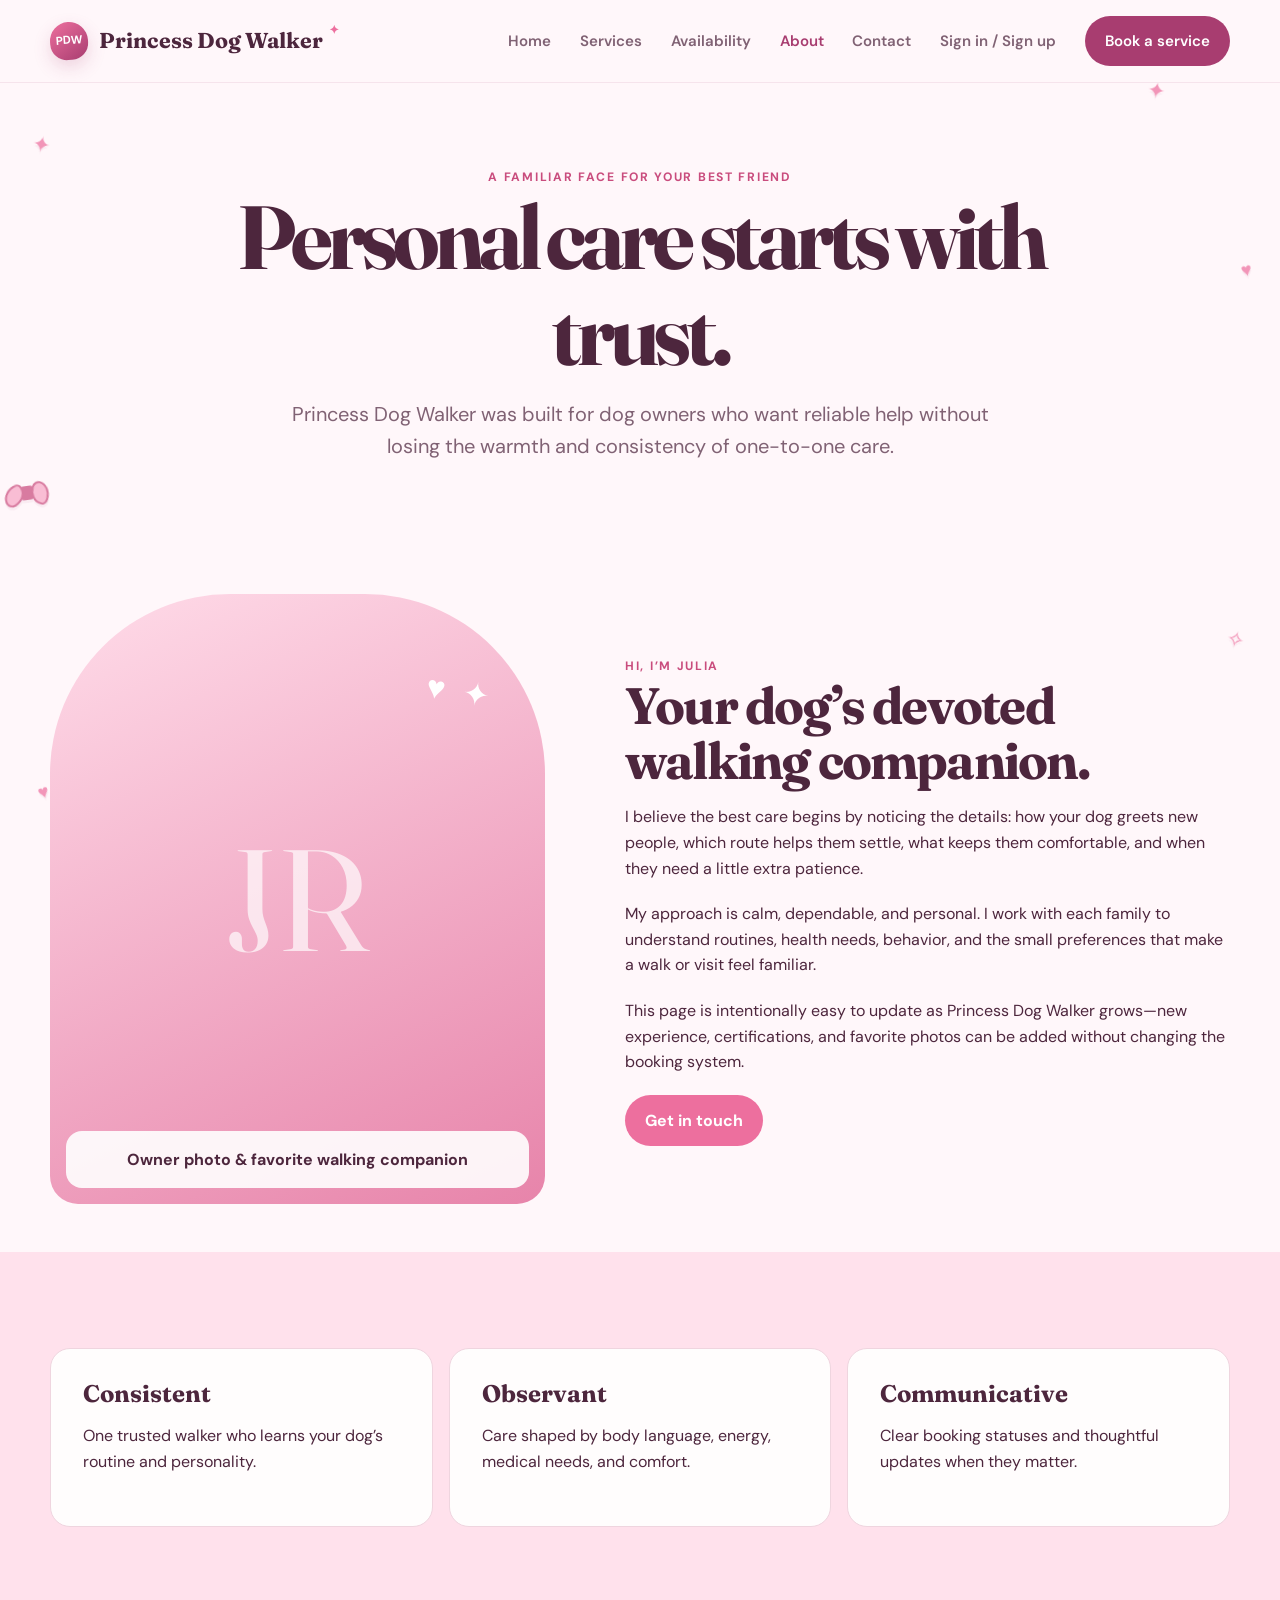
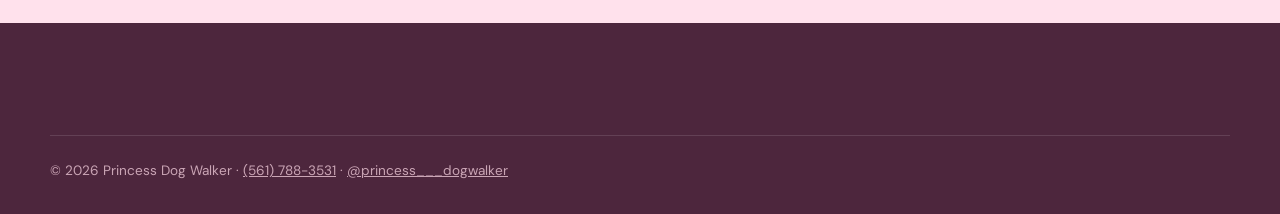
==== frontend/about.html @ 08e64026 "Build Princess Dog Walker website" ====
<!doctype html><html lang="en"><head><meta charset="utf-8"><meta name="viewport" content="width=device-width,initial-scale=1"><meta name="description" content="Meet Julia, the owner of Princess Dog Walker."><title>About | Princess Dog Walker</title><link rel="stylesheet" href="css/styles.css"></head><body><a class="skip-link" href="#main">Skip to content</a>
  <header class="site-header"><div class="container nav"><a class="brand" href="index.html">Princess Dog Walker</a><button class="nav-toggle" type="button" aria-expanded="false" aria-controls="nav-links" aria-label="Open navigation">Menu</button><nav class="nav-links" id="nav-links" aria-label="Main navigation"></nav></div></header>
  <main id="main"><section class="page-hero"><div class="container"><span class="eyebrow">A familiar face for your best friend</span><h1>Personal care starts with trust.</h1><p class="lede">Princess Dog Walker was built for dog owners who want reliable help without losing the warmth and consistency of one-to-one care.</p></div></section>
    <section class="section-sm"><div class="container about-grid"><div class="portrait-placeholder" role="img" aria-label="Owner and dog photo placeholder"><div class="portrait-label">Owner photo & favorite walking companion</div></div><div><span class="eyebrow">Hi, I’m Julia</span><h2>Your dog’s devoted walking companion.</h2><p>I believe the best care begins by noticing the details: how your dog greets new people, which route helps them settle, what keeps them comfortable, and when they need a little extra patience.</p><p>My approach is calm, dependable, and personal. I work with each family to understand routines, health needs, behavior, and the small preferences that make a walk or visit feel familiar.</p><p>This page is intentionally easy to update as Princess Dog Walker grows—new experience, certifications, and favorite photos can be added without changing the booking system.</p><a class="button button-clay" href="contact.html">Get in touch</a></div></div></section>
    <section class="section" style="background:var(--sage)"><div class="container"><div class="values"><article class="value"><h3>Consistent</h3><p>One trusted walker who learns your dog’s routine and personality.</p></article><article class="value"><h3>Observant</h3><p>Care shaped by body language, energy, medical needs, and comfort.</p></article><article class="value"><h3>Communicative</h3><p>Clear booking statuses and thoughtful updates when they matter.</p></article></div></div></section>
  </main><footer class="site-footer"><div class="container"><div class="footer-bottom">© <span data-year></span> Princess Dog Walker · <a href="tel:+15617883531">(561) 788-3531</a> · <a href="https://www.instagram.com/princess___dogwalker/">@princess___dogwalker</a></div></div></footer>
  <script src="js/api.js"></script><script src="js/main.js"></script>
</body></html>
---- frontend/css/styles.css ----
@import url('https://fonts.googleapis.com/css2?family=DM+Sans:wght@400;500;600;700&family=Fraunces:opsz,wght@9..144,600;9..144,700&display=swap');

:root {
  --ink: #4d263d;
  --muted: #806274;
  --cream: #fff7fa;
  --paper: #fffdfd;
  --sage: #ffe1ec;
  --forest: #a83d70;
  --forest-dark: #812951;
  --clay: #ed6f9e;
  --clay-dark: #c94c7d;
  --gold: #f3b8cf;
  --line: #efd5df;
  --white: #fff;
  --shadow: 0 18px 50px rgba(115, 45, 79, .14);
  --radius: 24px;
  --max: 1180px;
}

* { box-sizing: border-box; }
html { scroll-behavior: smooth; }
body {
  margin: 0;
  color: var(--ink);
  background: var(--cream);
  font-family: 'DM Sans', sans-serif;
  line-height: 1.6;
}
img { max-width: 100%; display: block; }
a { color: inherit; }
button, input, select, textarea { font: inherit; }
button, a { -webkit-tap-highlight-color: transparent; }
:focus-visible { outline: 3px solid #e2558b; outline-offset: 3px; }

.decor-layer { position: fixed; inset: 0; z-index: 3; overflow: hidden; pointer-events: none; }
.decor { position: absolute; color: var(--clay); opacity: .72; filter: drop-shadow(0 3px 0 rgba(168,61,112,.08)); }
.sparkle { font-size: 1.35rem; line-height: 1; }
.heart { font-size: 1.15rem; line-height: 1; }
.bow { width: 14px; height: 14px; border-radius: 4px; background: var(--clay-dark); transform: rotate(45deg); }
.bow::before, .bow::after { content: ''; position: absolute; width: 18px; height: 15px; top: -1px; background: #f7a7c5; border: 2px solid var(--clay-dark); border-radius: 70% 30% 70% 35%; }
.bow::before { right: 9px; transform: rotate(-24deg); }
.bow::after { left: 9px; transform: rotate(114deg); }
.decor:nth-child(1) { top: 15%; left: 2.5%; transform: rotate(12deg); }
.decor:nth-child(2) { top: 29%; right: 2.2%; transform: rotate(-12deg); }
.decor:nth-child(3) { top: 54%; left: 1.6%; transform: rotate(-8deg); }
.decor:nth-child(4) { top: 70%; right: 2.8%; transform: rotate(16deg); }
.decor:nth-child(5) { top: 87%; left: 3%; transform: rotate(-18deg); }
.decor:nth-child(6) { top: 9%; right: 9%; transform: rotate(10deg); }

.skip-link { position: absolute; left: -9999px; top: 1rem; z-index: 100; }
.skip-link:focus { left: 1rem; background: white; padding: .75rem 1rem; border-radius: 8px; }
.container { width: min(calc(100% - 2.5rem), var(--max)); margin-inline: auto; }
.section { padding: 6rem 0; }
.section-sm { padding: 3rem 0; }
.eyebrow { color: var(--clay-dark); font-size: .76rem; font-weight: 700; letter-spacing: .14em; text-transform: uppercase; }
h1, h2, h3 { font-family: 'Fraunces', serif; line-height: 1.08; margin: 0 0 1rem; }
h1 { font-size: clamp(3.25rem, 7vw, 6.8rem); letter-spacing: -.055em; }
h2 { font-size: clamp(2.2rem, 4vw, 4rem); letter-spacing: -.035em; }
h3 { font-size: 1.5rem; }
p { margin: 0 0 1.25rem; }
.lede { color: var(--muted); font-size: clamp(1.05rem, 2vw, 1.25rem); max-width: 44rem; }
.kicker { display: inline-flex; align-items: center; gap: .55rem; padding: .45rem .8rem; background: rgba(255,255,255,.72); border: 1px solid rgba(168,61,112,.16); border-radius: 99px; font-weight: 600; font-size: .84rem; }
.kicker::before { content: ''; width: .55rem; height: .55rem; background: var(--clay); border-radius: 50%; }

.site-header { position: sticky; top: 0; z-index: 50; background: rgba(255,247,250,.92); border-bottom: 1px solid rgba(168,61,112,.1); backdrop-filter: blur(14px); }
.nav { height: 82px; display: flex; align-items: center; justify-content: space-between; }
.brand { display: flex; align-items: center; gap: .7rem; text-decoration: none; font-family: 'Fraunces', serif; font-size: 1.35rem; font-weight: 700; }
.brand::after { content: '✦'; color: var(--clay); font-family: 'DM Sans', sans-serif; font-size: .75rem; margin-left: -.35rem; transform: translateY(-10px); }
.brand-mark { width: 38px; height: 38px; display: grid; place-items: center; color: white; background: linear-gradient(145deg, var(--clay), var(--forest)); border-radius: 50% 50% 44% 44%; transform: rotate(-4deg); font-family: 'DM Sans', sans-serif; font-size: .72rem; box-shadow: 0 7px 18px rgba(168,61,112,.2); }
.nav-links { display: flex; align-items: center; gap: 1.8rem; }
.nav-links a { color: var(--muted); text-decoration: none; font-size: .94rem; font-weight: 600; }
.nav-links a:hover, .nav-links a[aria-current='page'] { color: var(--forest); }
.nav-toggle { display: none; border: 0; background: none; padding: .5rem; color: var(--ink); }
.nav-signout { border: 0; padding: 0; color: var(--muted); background: none; font-size: .94rem; font-weight: 600; cursor: pointer; }
.nav-signout:hover { color: var(--forest); }

.button { display: inline-flex; align-items: center; justify-content: center; min-height: 50px; padding: .8rem 1.25rem; border: 0; border-radius: 99px; background: var(--forest); color: white !important; text-decoration: none; font-weight: 700; cursor: pointer; transition: transform .2s, background .2s; }
.button:hover { transform: translateY(-2px); background: var(--forest-dark); }
.button-clay { background: var(--clay); }
.button-clay:hover { background: var(--clay-dark); }
.button-light { background: white; color: var(--forest) !important; }
.text-link { color: var(--forest); font-weight: 700; text-underline-offset: 4px; }

.hero { position: relative; overflow: hidden; padding: 5.5rem 0 6rem; }
.hero::before { content: ''; position: absolute; width: 520px; height: 520px; border-radius: 50%; background: linear-gradient(145deg, #ffd5e6, #f9bfd5); right: -180px; top: -190px; z-index: -1; }
.hero-grid { display: grid; grid-template-columns: 1.1fr .9fr; align-items: center; gap: 5rem; }
.hero h1 em { color: var(--clay); font-style: normal; }
.hero-actions { display: flex; align-items: center; gap: 1.25rem; margin-top: 2rem; flex-wrap: wrap; }
.hero-visual { position: relative; min-height: 560px; }
.hero-photo { position: absolute; inset: 0 0 35px 25px; overflow: hidden; border-radius: 52% 48% 42% 58% / 38% 45% 55% 62%; background: linear-gradient(145deg, #f5aac7, #c65083); box-shadow: var(--shadow); }
.hero-photo::before { content: ''; position: absolute; inset: 10% 8% 0; background: radial-gradient(circle at 38% 25%, #f8d5a2 0 7%, transparent 7.5%), radial-gradient(circle at 62% 25%, #f8d5a2 0 7%, transparent 7.5%), radial-gradient(ellipse at 50% 54%, #f5efe2 0 31%, transparent 31.5%), radial-gradient(circle at 43% 48%, #283b34 0 3%, transparent 3.5%), radial-gradient(circle at 57% 48%, #283b34 0 3%, transparent 3.5%), radial-gradient(ellipse at 50% 59%, #3e473f 0 6%, transparent 6.5%), radial-gradient(ellipse at 50% 65%, #d97a68 0 7%, transparent 7.5%); }
.hero-photo::after { content: 'good walks. happy tails.'; position: absolute; left: 50%; bottom: 8%; transform: translateX(-50%) rotate(-3deg); width: 70%; color: white; font-family: 'Fraunces', serif; font-size: clamp(1.5rem, 3vw, 2.4rem); text-align: center; text-shadow: 0 2px 18px rgba(0,0,0,.22); }
.note-card { position: absolute; z-index: 2; left: -20px; bottom: 0; width: 210px; padding: 1.25rem; background: white; border-radius: 18px; box-shadow: var(--shadow); transform: rotate(-3deg); }
.note-card strong { display: block; font-family: 'Fraunces', serif; font-size: 1.15rem; }
.note-card span { color: var(--muted); font-size: .85rem; }
.sunburst { position: absolute; right: -20px; bottom: 15px; width: 110px; height: 110px; border-radius: 50%; background: #ffd1e1; z-index: -1; }
.sunburst::before { content: '♥'; position: absolute; inset: 0; display: grid; place-items: center; color: var(--clay-dark); font-size: 2rem; transform: rotate(-10deg); }

.trust-strip { border-block: 1px solid var(--line); background: var(--paper); }
.trust-items { display: grid; grid-template-columns: repeat(3, 1fr); text-align: center; }
.trust-item { padding: 1.35rem; font-size: .92rem; font-weight: 700; }
.trust-item + .trust-item { border-left: 1px solid var(--line); }
.section-heading { display: flex; justify-content: space-between; align-items: end; gap: 2rem; margin-bottom: 2.5rem; }
.section-heading p { max-width: 34rem; color: var(--muted); }
.cards { display: grid; grid-template-columns: repeat(4, 1fr); gap: 1.15rem; }
.card { position: relative; background: var(--paper); padding: 1.7rem; border: 1px solid var(--line); border-radius: var(--radius); box-shadow: 0 10px 30px rgba(168,61,112,.06); }
.card::after { content: '✦'; position: absolute; top: 1rem; right: 1.15rem; color: #ef9cbb; font-size: .9rem; }
.card-icon { width: 44px; height: 44px; display: grid; place-items: center; margin-bottom: 2.5rem; border-radius: 14px; color: var(--forest); background: var(--sage); font-weight: 800; }
.card p { color: var(--muted); font-size: .94rem; }
.price { color: var(--clay-dark); font-weight: 700; }
.steps { display: grid; grid-template-columns: repeat(3, 1fr); gap: 2rem; counter-reset: step; }
.step { position: relative; padding-top: 4rem; counter-increment: step; }
.step::before { content: '0' counter(step); position: absolute; top: 0; left: 0; color: var(--clay); font-family: 'Fraunces', serif; font-size: 2.6rem; font-weight: 700; }
.testimonial { display: grid; grid-template-columns: .7fr 1.3fr; align-items: center; gap: 4rem; padding: 4rem; background: var(--forest); color: white; border-radius: 32px; }
.testimonial-art { aspect-ratio: 1; border-radius: 50% 50% 42% 58%; background: linear-gradient(145deg, #ffd3e3, var(--clay)); position: relative; }
.testimonial-art::after { content: 'WOOF'; position: absolute; inset: 0; display: grid; place-items: center; font-family: 'Fraunces', serif; font-size: clamp(2rem,5vw,4rem); transform: rotate(-8deg); }
.quote { font-family: 'Fraunces', serif; font-size: clamp(1.6rem, 3vw, 2.7rem); line-height: 1.25; }
.cta-band { padding: 4rem; background: var(--clay); color: white; border-radius: 32px; display: flex; justify-content: space-between; align-items: center; gap: 2rem; }

.page-hero { padding: 5rem 0 4rem; text-align: center; }
.page-hero h1 { font-size: clamp(3.2rem, 7vw, 6rem); max-width: 900px; margin-inline: auto; }
.page-hero .lede { margin-inline: auto; }
.about-grid { display: grid; grid-template-columns: .9fr 1.1fr; gap: 5rem; align-items: center; }
.portrait-placeholder { min-height: 610px; position: relative; border-radius: 180px 180px 28px 28px; background: linear-gradient(155deg, #ffdce9, #e784aa); overflow: hidden; }
.portrait-placeholder::after { content: '♥  ✦'; position: absolute; top: 12%; right: 10%; color: white; font-size: 2rem; letter-spacing: .35rem; transform: rotate(10deg); }
.portrait-placeholder::before { content: 'JR'; position: absolute; inset: 0; display: grid; place-items: center; color: rgba(255,255,255,.68); font-family: 'Fraunces', serif; font-size: 9rem; }
.portrait-label { position: absolute; inset: auto 1rem 1rem; background: rgba(255,255,255,.9); padding: 1rem; border-radius: 16px; text-align: center; font-weight: 700; }
.values { display: grid; grid-template-columns: repeat(3, 1fr); gap: 1rem; }
.value { padding: 2rem; background: var(--paper); border-radius: 20px; border: 1px solid var(--line); }
.service-list { display: grid; gap: 1rem; }
.service-row { display: grid; grid-template-columns: 64px 1fr auto; gap: 1.5rem; align-items: center; padding: 1.5rem; border-radius: 20px; background: var(--paper); border: 1px solid var(--line); }
.service-number { font-family: 'Fraunces', serif; color: var(--clay); font-size: 1.65rem; }
.service-row h3, .service-row p { margin: 0; }
.service-row p { color: var(--muted); }
.service-price { font-family: 'Fraunces', serif; font-size: 1.35rem; white-space: nowrap; }
.fine-print { color: var(--muted); font-size: .9rem; text-align: center; margin-top: 1.5rem; }

.form-shell { display: grid; grid-template-columns: 1fr 2fr; gap: 3rem; align-items: start; }
.form-aside { position: sticky; top: 110px; }
.form-aside .mini-list { list-style: none; padding: 0; }
.form-aside li { padding: .8rem 0; border-bottom: 1px solid var(--line); }
.booking-form { background: var(--paper); padding: clamp(1.4rem, 4vw, 3rem); border: 1px solid var(--line); border-radius: 28px; box-shadow: var(--shadow); }
.form-section { border: 0; padding: 0; margin: 0 0 2.5rem; }
.form-section legend { width: 100%; margin-bottom: 1.25rem; padding-bottom: .75rem; border-bottom: 1px solid var(--line); font-family: 'Fraunces', serif; font-size: 1.55rem; font-weight: 700; }
.form-grid { display: grid; grid-template-columns: repeat(2, 1fr); gap: 1.15rem; }
.field { display: flex; flex-direction: column; gap: .42rem; }
.field-full { grid-column: 1 / -1; }
label { font-size: .87rem; font-weight: 700; }
input, select, textarea { width: 100%; padding: .85rem 1rem; color: var(--ink); background: white; border: 1px solid #e5c8d4; border-radius: 11px; }
input:focus, select:focus, textarea:focus { border-color: var(--forest); outline: 2px solid rgba(168,61,112,.15); }
textarea { min-height: 105px; resize: vertical; }
.hint { color: var(--muted); font-size: .78rem; }
.form-status { display: none; margin-top: 1rem; padding: 1rem; border-radius: 12px; }
.form-status.success { display: block; color: #174632; background: #dcf1e6; }
.form-status.error { display: block; color: #7a2e24; background: #f8dfd8; }
.button[disabled] { opacity: .65; cursor: wait; transform: none; }

.admin-login { max-width: 520px; margin: 3rem auto; padding: 2rem; background: var(--paper); border: 1px solid var(--line); border-radius: 22px; box-shadow: var(--shadow); }
.admin-toolbar { display: flex; justify-content: space-between; gap: 1rem; align-items: center; margin-bottom: 1.5rem; }
.admin-panel[hidden], .admin-login[hidden] { display: none; }
.appointments { display: grid; gap: 1rem; }
.appointment-card { padding: 1.5rem; background: var(--paper); border: 1px solid var(--line); border-left: 5px solid var(--gold); border-radius: 18px; }
.appointment-card[data-status='Confirmed'] { border-left-color: var(--forest); }
.appointment-card[data-status='Completed'] { border-left-color: #85908a; }
.appointment-card[data-status='Cancelled'] { border-left-color: var(--clay); opacity: .75; }
.appointment-head { display: flex; align-items: start; justify-content: space-between; gap: 1rem; margin-bottom: 1rem; }
.appointment-date { font-family: 'Fraunces', serif; font-size: 1.35rem; }
.appointment-meta { color: var(--muted); }
.appointment-grid { display: grid; grid-template-columns: repeat(3, 1fr); gap: 1rem; }
.detail-block { padding: 1rem; background: var(--cream); border-radius: 12px; }
.detail-block strong { display: block; margin-bottom: .3rem; font-size: .78rem; text-transform: uppercase; letter-spacing: .06em; }
.care-alert { grid-column: 1 / -1; background: #fff0f6; }
.status-control { display: flex; align-items: center; gap: .6rem; }
.status-control select { min-width: 130px; padding: .55rem .75rem; }
.empty-state { padding: 4rem 2rem; text-align: center; background: var(--paper); border: 1px dashed var(--line); border-radius: 20px; color: var(--muted); }

.schedule-shell, .contact-grid, .profile-grid { display: grid; grid-template-columns: .8fr 1.2fr; gap: 2rem; align-items: start; }
.filter-card, .contact-card, .panel-form, .review-card, .auth-card { padding: 2rem; background: var(--paper); border: 1px solid var(--line); border-radius: 22px; box-shadow: var(--shadow); }
.filter-card { display: grid; gap: 1rem; position: sticky; top: 110px; }
.slot-grid { display: grid; grid-template-columns: repeat(3, 1fr); gap: .8rem; }
.slot { padding: 1rem; text-align: center; color: var(--forest); background: var(--paper); border: 1px solid var(--line); border-radius: 12px; text-decoration: none; font-weight: 700; }
.slot:hover { color: white; background: var(--forest); }
.contact-card .footer-links { gap: 1.25rem; }
.contact-card a { color: var(--forest); }
.link-button { border: 0; padding: .5rem .2rem; color: var(--forest); background: transparent; font-weight: 700; text-decoration: underline; text-underline-offset: 3px; cursor: pointer; }
.link-button.danger { color: #a8325d; margin-left: .65rem; }
.check-field { display: flex; align-items: center; gap: .6rem; margin: 1rem 0; }
.check-field input { width: auto; }
.review-card { margin-top: 1.5rem; }
.review-card dl { display: grid; grid-template-columns: repeat(2, 1fr); gap: 1rem; }
.review-card dl div { padding: 1rem; background: var(--cream); border-radius: 12px; }
.review-card dt { color: var(--muted); font-size: .78rem; font-weight: 700; text-transform: uppercase; letter-spacing: .08em; }
.review-card dd { margin: .25rem 0 0; font-weight: 600; }

.auth-shell { display: grid; grid-template-columns: 1fr .8fr; gap: 5rem; align-items: center; }
.auth-copy h1 { font-size: clamp(3rem, 6vw, 5.6rem); }
.auth-card { max-width: 560px; width: 100%; }
.tabs { display: flex; gap: .5rem; margin-bottom: 2rem; padding: .35rem; background: var(--cream); border-radius: 99px; }
.tab { flex: 1; border: 0; padding: .75rem; color: var(--muted); background: transparent; border-radius: 99px; font-weight: 700; cursor: pointer; }
.tab.active { color: white; background: var(--forest); }
.auth-panel { display: grid; gap: 1rem; }
.auth-panel[hidden] { display: none; }
.auth-divider { display: flex; align-items: center; gap: 1rem; margin: 1.25rem 0; color: var(--muted); font-size: .78rem; text-transform: uppercase; letter-spacing: .08em; }
.auth-divider::before, .auth-divider::after { content: ''; flex: 1; height: 1px; background: var(--line); }
#google-signin { display: flex; justify-content: center; min-height: 44px; }
.google-placeholder { width: 100%; min-height: 44px; color: #5f6368; background: white; border: 1px solid #dadce0; border-radius: 4px; font-weight: 600; }
#google-signin-wrap .hint { margin: .45rem 0 0; text-align: center; }

.dashboard-hero { padding: 4rem 0; background: linear-gradient(140deg, var(--sage), #fff7fa); }
.dashboard-hero h1 { font-size: clamp(3rem, 7vw, 5.5rem); }
.owner-hero { background: linear-gradient(140deg, #f6c4d7, #fff4f8); }
.dashboard-layout { display: grid; grid-template-columns: 220px 1fr; gap: 3rem; align-items: start; }
.dashboard-nav { position: sticky; top: 110px; display: grid; padding: 1rem; background: var(--paper); border: 1px solid var(--line); border-radius: 18px; }
.dashboard-nav a { padding: .75rem; color: var(--muted); text-decoration: none; font-weight: 700; border-radius: 10px; }
.dashboard-nav a:hover { color: var(--forest); background: var(--sage); }
.dashboard-content { min-width: 0; }
.dashboard-section { padding: 2.5rem 0; border-bottom: 1px solid var(--line); scroll-margin-top: 90px; }
.dashboard-section:first-of-type { padding-top: 0; }
.mini-card-list { display: grid; gap: 1rem; }
.mini-card { padding: 1.25rem; background: var(--paper); border: 1px solid var(--line); border-radius: 16px; }
.mini-card h3 { margin-bottom: .35rem; }
.mini-card p { color: var(--muted); }
.panel-form { display: grid; gap: 1rem; }
.panel-form.narrow { max-width: 620px; }
.status-badge { display: inline-flex; padding: .3rem .7rem; border-radius: 99px; font-size: .78rem; font-weight: 800; }
.status-pending { color: #7b4a00; background: #ffe8b7; }
.status-confirmed { color: #6f1740; background: #ffd5e6; }
.status-completed { color: #315f4c; background: #d9eee5; }
.status-cancelled, .status-declined { color: #7a2530; background: #f5d9dd; }

.site-footer { padding: 4rem 0 2rem; background: #4d263d; color: white; }
.footer-grid { display: grid; grid-template-columns: 1.5fr 1fr 1fr; gap: 3rem; }
.footer-grid p, .footer-grid a { color: #e7cbd7; }
.footer-links { display: grid; gap: .6rem; }
.footer-links a { text-decoration: none; }
.footer-bottom { margin-top: 3rem; padding-top: 1.5rem; border-top: 1px solid rgba(255,255,255,.12); color: #caa5b5; font-size: .85rem; }

@media (max-width: 900px) {
  .hero-grid, .about-grid, .form-shell, .testimonial { grid-template-columns: 1fr; }
  .hero-visual { min-height: 470px; max-width: 540px; width: 100%; margin: auto; }
  .cards { grid-template-columns: repeat(2, 1fr); }
  .form-aside { position: static; }
  .values, .appointment-grid { grid-template-columns: 1fr; }
  .care-alert { grid-column: auto; }
  .schedule-shell, .contact-grid, .profile-grid, .auth-shell { grid-template-columns: 1fr; }
  .filter-card { position: static; }
  .dashboard-layout { grid-template-columns: 1fr; }
  .dashboard-nav { position: static; grid-template-columns: repeat(4, 1fr); }
}

@media (max-width: 720px) {
  .decor-layer { opacity: .55; }
  .decor:nth-child(3), .decor:nth-child(5) { display: none; }
  .section { padding: 4rem 0; }
  .nav-toggle { display: block; }
  .nav-links { display: none; position: absolute; left: 1rem; right: 1rem; top: 74px; padding: 1.2rem; flex-direction: column; align-items: stretch; gap: .3rem; background: white; border: 1px solid var(--line); border-radius: 16px; box-shadow: var(--shadow); }
  .nav-links.open { display: flex; }
  .nav-links a { padding: .7rem; }
  .nav-links .button { margin-top: .4rem; }
  h1 { font-size: clamp(3.1rem, 16vw, 4.5rem); }
  .hero { padding-top: 3.5rem; }
  .hero-grid { gap: 2.5rem; }
  .hero-visual { min-height: 390px; }
  .hero-photo { inset-left: 0; }
  .trust-items, .steps, .footer-grid { grid-template-columns: 1fr; }
  .trust-item + .trust-item { border-left: 0; border-top: 1px solid var(--line); }
  .cards, .form-grid { grid-template-columns: 1fr; }
  .field-full { grid-column: auto; }
  .section-heading, .cta-band, .admin-toolbar, .appointment-head { align-items: flex-start; flex-direction: column; }
  .cta-band, .testimonial { padding: 2rem; }
  .service-row { grid-template-columns: 44px 1fr; }
  .service-price { grid-column: 2; }
  .portrait-placeholder { min-height: 450px; }
  .slot-grid { grid-template-columns: 1fr 1fr; }
  .review-card dl { grid-template-columns: 1fr; }
  .dashboard-nav { display: flex; overflow-x: auto; }
  .dashboard-nav a { white-space: nowrap; }
}

@media (prefers-reduced-motion: reduce) {
  html { scroll-behavior: auto; }
  *, *::before, *::after { transition-duration: .01ms !important; }
}
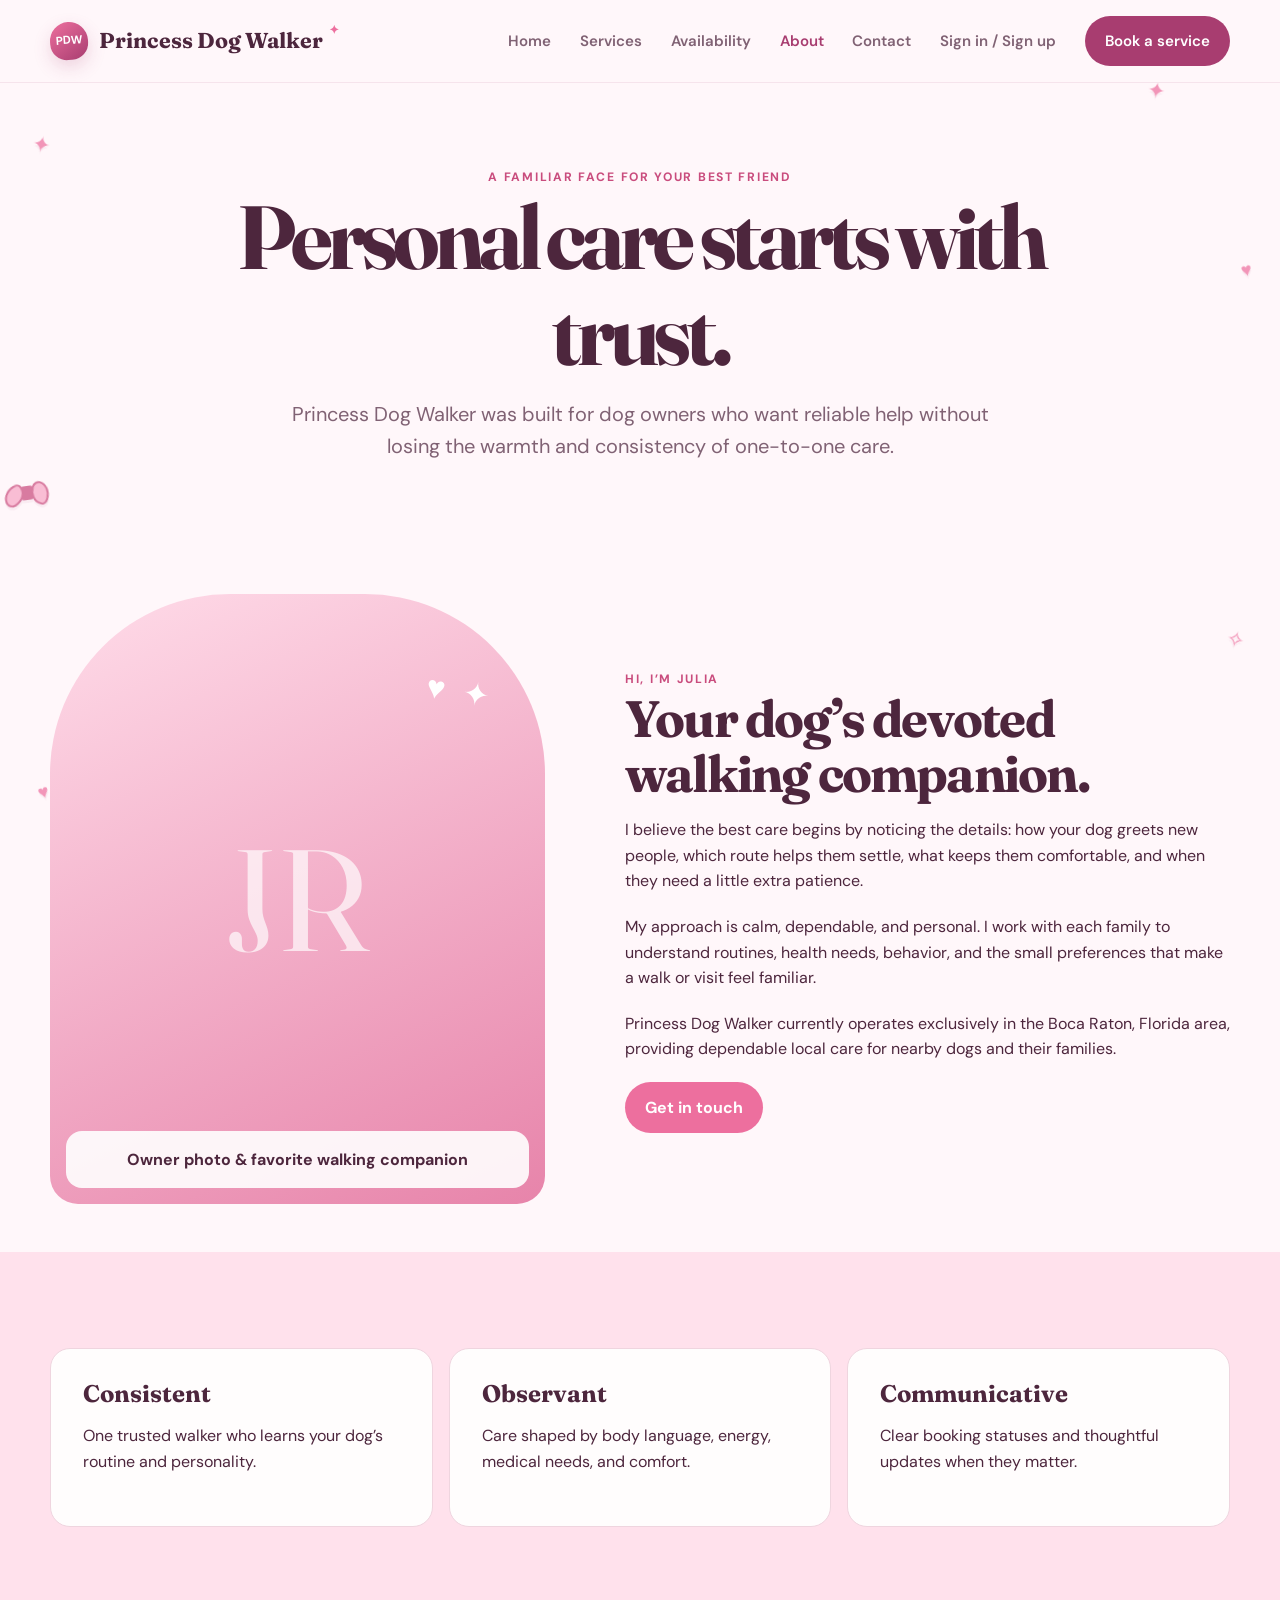
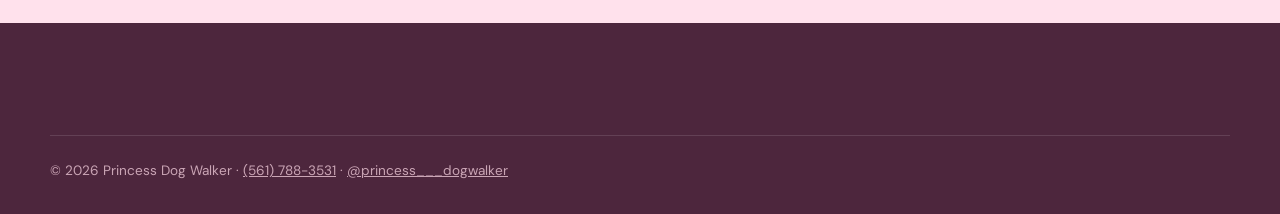
==== commit 920cb66f: "Clarify Boca Raton service area" ====
--- a/frontend/about.html
+++ b/frontend/about.html
@@ -1,7 +1,7 @@
 <!doctype html><html lang="en"><head><meta charset="utf-8"><meta name="viewport" content="width=device-width,initial-scale=1"><meta name="description" content="Meet Julia, the owner of Princess Dog Walker."><title>About | Princess Dog Walker</title><link rel="stylesheet" href="css/styles.css"></head><body><a class="skip-link" href="#main">Skip to content</a>
   <header class="site-header"><div class="container nav"><a class="brand" href="index.html">Princess Dog Walker</a><button class="nav-toggle" type="button" aria-expanded="false" aria-controls="nav-links" aria-label="Open navigation">Menu</button><nav class="nav-links" id="nav-links" aria-label="Main navigation"></nav></div></header>
   <main id="main"><section class="page-hero"><div class="container"><span class="eyebrow">A familiar face for your best friend</span><h1>Personal care starts with trust.</h1><p class="lede">Princess Dog Walker was built for dog owners who want reliable help without losing the warmth and consistency of one-to-one care.</p></div></section>
-    <section class="section-sm"><div class="container about-grid"><div class="portrait-placeholder" role="img" aria-label="Owner and dog photo placeholder"><div class="portrait-label">Owner photo & favorite walking companion</div></div><div><span class="eyebrow">Hi, I’m Julia</span><h2>Your dog’s devoted walking companion.</h2><p>I believe the best care begins by noticing the details: how your dog greets new people, which route helps them settle, what keeps them comfortable, and when they need a little extra patience.</p><p>My approach is calm, dependable, and personal. I work with each family to understand routines, health needs, behavior, and the small preferences that make a walk or visit feel familiar.</p><p>This page is intentionally easy to update as Princess Dog Walker grows—new experience, certifications, and favorite photos can be added without changing the booking system.</p><a class="button button-clay" href="contact.html">Get in touch</a></div></div></section>
+    <section class="section-sm"><div class="container about-grid"><div class="portrait-placeholder" role="img" aria-label="Owner and dog photo placeholder"><div class="portrait-label">Owner photo & favorite walking companion</div></div><div><span class="eyebrow">Hi, I’m Julia</span><h2>Your dog’s devoted walking companion.</h2><p>I believe the best care begins by noticing the details: how your dog greets new people, which route helps them settle, what keeps them comfortable, and when they need a little extra patience.</p><p>My approach is calm, dependable, and personal. I work with each family to understand routines, health needs, behavior, and the small preferences that make a walk or visit feel familiar.</p><p>Princess Dog Walker currently operates exclusively in the Boca Raton, Florida area, providing dependable local care for nearby dogs and their families.</p><a class="button button-clay" href="contact.html">Get in touch</a></div></div></section>
     <section class="section" style="background:var(--sage)"><div class="container"><div class="values"><article class="value"><h3>Consistent</h3><p>One trusted walker who learns your dog’s routine and personality.</p></article><article class="value"><h3>Observant</h3><p>Care shaped by body language, energy, medical needs, and comfort.</p></article><article class="value"><h3>Communicative</h3><p>Clear booking statuses and thoughtful updates when they matter.</p></article></div></div></section>
   </main><footer class="site-footer"><div class="container"><div class="footer-bottom">© <span data-year></span> Princess Dog Walker · <a href="tel:+15617883531">(561) 788-3531</a> · <a href="https://www.instagram.com/princess___dogwalker/">@princess___dogwalker</a></div></div></footer>
   <script src="js/api.js"></script><script src="js/main.js"></script>
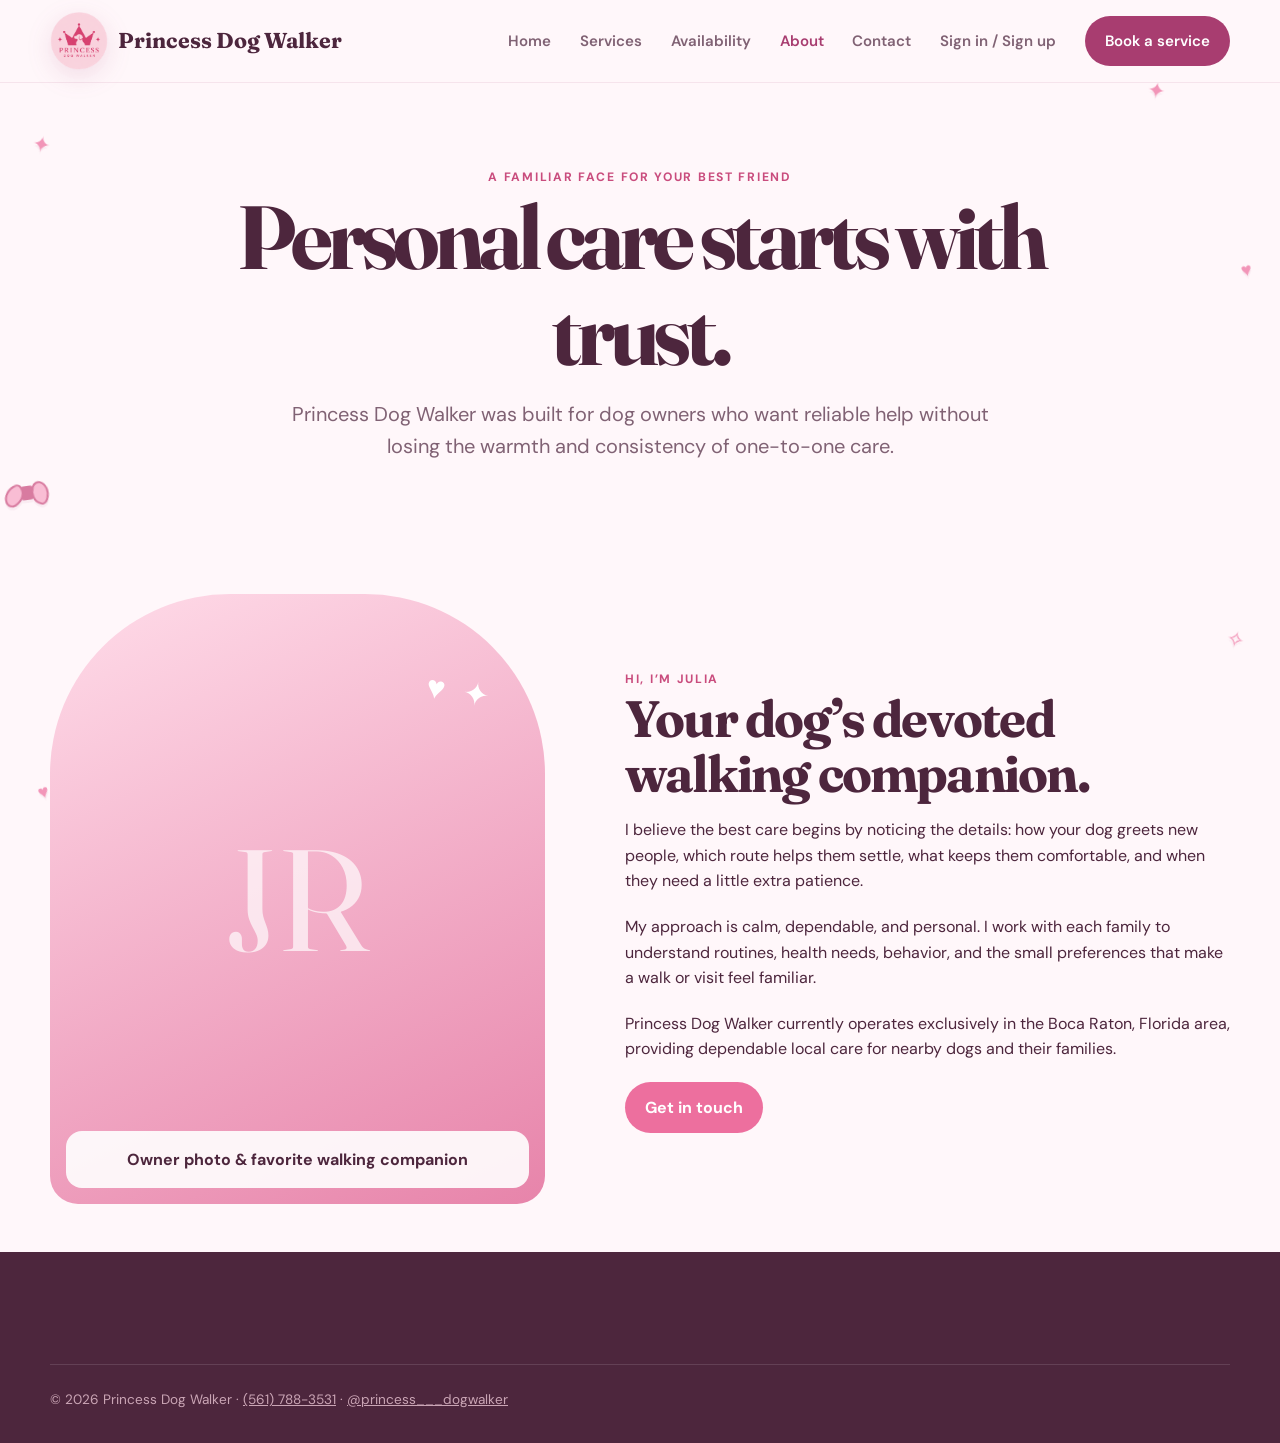
==== commit a0b2b01c: "Improve customer booking and refresh site" ====
--- a/frontend/about.html
+++ b/frontend/about.html
@@ -1,8 +1,7 @@
 <!doctype html><html lang="en"><head><meta charset="utf-8"><meta name="viewport" content="width=device-width,initial-scale=1"><meta name="description" content="Meet Julia, the owner of Princess Dog Walker."><title>About | Princess Dog Walker</title><link rel="stylesheet" href="css/styles.css"></head><body><a class="skip-link" href="#main">Skip to content</a>
-  <header class="site-header"><div class="container nav"><a class="brand" href="index.html">Princess Dog Walker</a><button class="nav-toggle" type="button" aria-expanded="false" aria-controls="nav-links" aria-label="Open navigation">Menu</button><nav class="nav-links" id="nav-links" aria-label="Main navigation"></nav></div></header>
+  <header class="site-header"><div class="container nav"><a class="brand" href="index.html" aria-label="Princess Dog Walker home"><img class="brand-logo" src="assets/princess-dog-walker-logo-transparent.png" alt=""><span>Princess Dog Walker</span></a><button class="nav-toggle" type="button" aria-expanded="false" aria-controls="nav-links" aria-label="Open navigation">Menu</button><nav class="nav-links" id="nav-links" aria-label="Main navigation"></nav></div></header>
   <main id="main"><section class="page-hero"><div class="container"><span class="eyebrow">A familiar face for your best friend</span><h1>Personal care starts with trust.</h1><p class="lede">Princess Dog Walker was built for dog owners who want reliable help without losing the warmth and consistency of one-to-one care.</p></div></section>
     <section class="section-sm"><div class="container about-grid"><div class="portrait-placeholder" role="img" aria-label="Owner and dog photo placeholder"><div class="portrait-label">Owner photo & favorite walking companion</div></div><div><span class="eyebrow">Hi, I’m Julia</span><h2>Your dog’s devoted walking companion.</h2><p>I believe the best care begins by noticing the details: how your dog greets new people, which route helps them settle, what keeps them comfortable, and when they need a little extra patience.</p><p>My approach is calm, dependable, and personal. I work with each family to understand routines, health needs, behavior, and the small preferences that make a walk or visit feel familiar.</p><p>Princess Dog Walker currently operates exclusively in the Boca Raton, Florida area, providing dependable local care for nearby dogs and their families.</p><a class="button button-clay" href="contact.html">Get in touch</a></div></div></section>
-    <section class="section" style="background:var(--sage)"><div class="container"><div class="values"><article class="value"><h3>Consistent</h3><p>One trusted walker who learns your dog’s routine and personality.</p></article><article class="value"><h3>Observant</h3><p>Care shaped by body language, energy, medical needs, and comfort.</p></article><article class="value"><h3>Communicative</h3><p>Clear booking statuses and thoughtful updates when they matter.</p></article></div></div></section>
   </main><footer class="site-footer"><div class="container"><div class="footer-bottom">© <span data-year></span> Princess Dog Walker · <a href="tel:+15617883531">(561) 788-3531</a> · <a href="https://www.instagram.com/princess___dogwalker/">@princess___dogwalker</a></div></div></footer>
   <script src="js/api.js"></script><script src="js/main.js"></script>
 </body></html>
--- a/frontend/css/styles.css
+++ b/frontend/css/styles.css
@@ -65,9 +65,8 @@
 
 .site-header { position: sticky; top: 0; z-index: 50; background: rgba(255,247,250,.92); border-bottom: 1px solid rgba(168,61,112,.1); backdrop-filter: blur(14px); }
 .nav { height: 82px; display: flex; align-items: center; justify-content: space-between; }
-.brand { display: flex; align-items: center; gap: .7rem; text-decoration: none; font-family: 'Fraunces', serif; font-size: 1.35rem; font-weight: 700; }
-.brand::after { content: '✦'; color: var(--clay); font-family: 'DM Sans', sans-serif; font-size: .75rem; margin-left: -.35rem; transform: translateY(-10px); }
-.brand-mark { width: 38px; height: 38px; display: grid; place-items: center; color: white; background: linear-gradient(145deg, var(--clay), var(--forest)); border-radius: 50% 50% 44% 44%; transform: rotate(-4deg); font-family: 'DM Sans', sans-serif; font-size: .72rem; box-shadow: 0 7px 18px rgba(168,61,112,.2); }
+.brand { display: flex; align-items: center; gap: .65rem; text-decoration: none; font-family: 'Fraunces', serif; font-size: 1.35rem; font-weight: 700; }
+.brand-logo { width: 58px; height: 58px; flex: 0 0 auto; object-fit: contain; filter: drop-shadow(0 7px 12px rgba(168,61,112,.15)); }
 .nav-links { display: flex; align-items: center; gap: 1.8rem; }
 .nav-links a { color: var(--muted); text-decoration: none; font-size: .94rem; font-weight: 600; }
 .nav-links a:hover, .nav-links a[aria-current='page'] { color: var(--forest); }
@@ -91,9 +90,9 @@
 .hero-photo { position: absolute; inset: 0 0 35px 25px; overflow: hidden; border-radius: 52% 48% 42% 58% / 38% 45% 55% 62%; background: linear-gradient(145deg, #f5aac7, #c65083); box-shadow: var(--shadow); }
 .hero-photo::before { content: ''; position: absolute; inset: 10% 8% 0; background: radial-gradient(circle at 38% 25%, #f8d5a2 0 7%, transparent 7.5%), radial-gradient(circle at 62% 25%, #f8d5a2 0 7%, transparent 7.5%), radial-gradient(ellipse at 50% 54%, #f5efe2 0 31%, transparent 31.5%), radial-gradient(circle at 43% 48%, #283b34 0 3%, transparent 3.5%), radial-gradient(circle at 57% 48%, #283b34 0 3%, transparent 3.5%), radial-gradient(ellipse at 50% 59%, #3e473f 0 6%, transparent 6.5%), radial-gradient(ellipse at 50% 65%, #d97a68 0 7%, transparent 7.5%); }
 .hero-photo::after { content: 'good walks. happy tails.'; position: absolute; left: 50%; bottom: 8%; transform: translateX(-50%) rotate(-3deg); width: 70%; color: white; font-family: 'Fraunces', serif; font-size: clamp(1.5rem, 3vw, 2.4rem); text-align: center; text-shadow: 0 2px 18px rgba(0,0,0,.22); }
-.note-card { position: absolute; z-index: 2; left: -20px; bottom: 0; width: 210px; padding: 1.25rem; background: white; border-radius: 18px; box-shadow: var(--shadow); transform: rotate(-3deg); }
-.note-card strong { display: block; font-family: 'Fraunces', serif; font-size: 1.15rem; }
-.note-card span { color: var(--muted); font-size: .85rem; }
+.hero-photo.logo-display { display: grid; place-items: center; overflow: visible; background: transparent; border-radius: 0; box-shadow: none; }
+.hero-photo.logo-display::before, .hero-photo.logo-display::after { content: none; }
+.hero-photo.logo-display img { width: 100%; height: 100%; object-fit: contain; filter: drop-shadow(0 22px 30px rgba(115,45,79,.2)); }
 .sunburst { position: absolute; right: -20px; bottom: 15px; width: 110px; height: 110px; border-radius: 50%; background: #ffd1e1; z-index: -1; }
 .sunburst::before { content: '♥'; position: absolute; inset: 0; display: grid; place-items: center; color: var(--clay-dark); font-size: 2rem; transform: rotate(-10deg); }
 
@@ -168,6 +167,28 @@
 .appointment-date { font-family: 'Fraunces', serif; font-size: 1.35rem; }
 .appointment-meta { color: var(--muted); }
 .appointment-grid { display: grid; grid-template-columns: repeat(3, 1fr); gap: 1rem; }
+.owner-booking-tools { display: grid; grid-template-columns: minmax(280px,.75fr) minmax(0,1.6fr); gap: 1.5rem; align-items: start; margin-bottom: 2.25rem; }
+.owner-calendar-panel { min-width: 0; padding: 1.4rem; background: var(--paper); border: 1px solid var(--line); border-radius: 22px; box-shadow: var(--shadow); }
+.owner-calendar-toolbar { display: flex; align-items: center; justify-content: space-between; gap: 1rem; margin-bottom: 1rem; }
+.owner-calendar-toolbar h3 { margin: 0; text-align: center; }
+.calendar-nav-button { width: 42px; height: 42px; border: 1px solid var(--line); border-radius: 50%; color: var(--forest); background: white; font-size: 1.15rem; cursor: pointer; }
+.booking-legend { display: flex; flex-wrap: wrap; gap: .5rem 1rem; margin-bottom: 1rem; }
+.legend-item { display: inline-flex; align-items: center; gap: .4rem; color: var(--muted); font-size: .75rem; font-weight: 700; }
+.legend-dot { width: 10px; height: 10px; border-radius: 50%; background: var(--booking-color); }
+.owner-month-calendar { display: grid; grid-template-columns: repeat(7, minmax(0,1fr)); border: 1px solid var(--line); border-radius: 14px; overflow: hidden; }
+.calendar-weekday { padding: .55rem .25rem; text-align: center; color: var(--muted); background: #fff0f6; font-size: .68rem; font-weight: 800; text-transform: uppercase; }
+.owner-calendar-day { min-width: 0; min-height: 105px; padding: .45rem; background: white; border-top: 1px solid var(--line); border-right: 1px solid var(--line); }
+.owner-calendar-day:nth-child(7n) { border-right: 0; }
+.owner-calendar-day.is-empty { background: #fffafd; }
+.calendar-day-number { display: block; margin-bottom: .35rem; color: var(--muted); font-size: .72rem; font-weight: 800; }
+.owner-calendar-event { display: block; width: 100%; margin-bottom: .3rem; padding: .35rem .4rem; overflow: hidden; color: #472238; background: color-mix(in srgb, var(--booking-color) 24%, white); border-left: 4px solid var(--booking-color); border-radius: 6px; font-size: .66rem; font-weight: 700; line-height: 1.25; text-overflow: ellipsis; }
+.owner-list-heading { margin: 0 0 1rem; }
+.booking-color-0 { --booking-color: #e75480; }
+.booking-color-1 { --booking-color: #8b5cf6; }
+.booking-color-2 { --booking-color: #2aa198; }
+.booking-color-3 { --booking-color: #f59e0b; }
+.booking-color-4 { --booking-color: #3b82f6; }
+.booking-color-5 { --booking-color: #d946ef; }
 .detail-block { padding: 1rem; background: var(--cream); border-radius: 12px; }
 .detail-block strong { display: block; margin-bottom: .3rem; font-size: .78rem; text-transform: uppercase; letter-spacing: .06em; }
 .care-alert { grid-column: 1 / -1; background: #fff0f6; }
@@ -176,11 +197,83 @@
 .empty-state { padding: 4rem 2rem; text-align: center; background: var(--paper); border: 1px dashed var(--line); border-radius: 20px; color: var(--muted); }
 
 .schedule-shell, .contact-grid, .profile-grid { display: grid; grid-template-columns: .8fr 1.2fr; gap: 2rem; align-items: start; }
+.contact-grid-single { grid-template-columns: 1fr; max-width: 820px; }
 .filter-card, .contact-card, .panel-form, .review-card, .auth-card { padding: 2rem; background: var(--paper); border: 1px solid var(--line); border-radius: 22px; box-shadow: var(--shadow); }
 .filter-card { display: grid; gap: 1rem; position: sticky; top: 110px; }
 .slot-grid { display: grid; grid-template-columns: repeat(3, 1fr); gap: .8rem; }
 .slot { padding: 1rem; text-align: center; color: var(--forest); background: var(--paper); border: 1px solid var(--line); border-radius: 12px; text-decoration: none; font-weight: 700; }
 .slot:hover { color: white; background: var(--forest); }
+.calendar-heading { margin-bottom: 1.25rem; }
+.calendar-heading h2 { margin-top: .25rem; }
+.calendar-day { margin-bottom: 1.75rem; padding: 1.4rem; background: rgba(255,255,255,.62); border: 1px solid var(--line); border-radius: 20px; }
+.calendar-day h3 { margin-bottom: 1rem; }
+.year-grid { display: grid; grid-template-columns: repeat(3, 1fr); gap: 1rem; }
+.calendar-month { display: grid; gap: .35rem; min-height: 115px; padding: 1.2rem; text-align: left; color: var(--forest); background: var(--paper); border: 1px solid var(--line); border-radius: 18px; cursor: pointer; }
+.calendar-month strong { font-family: 'Fraunces', serif; font-size: 1.25rem; }
+.calendar-month span { color: var(--muted); font-size: .8rem; }
+.calendar-month:hover { color: white; background: var(--forest); }
+.calendar-month:hover span { color: white; }
+.calendar-month:disabled { opacity: .45; cursor: not-allowed; }
+.booking-help { margin-top: 1.25rem; padding: 1.2rem 1.35rem; color: var(--muted); background: #fff0f6; border-radius: 16px; }
+.booking-help a { color: var(--forest); font-weight: 700; }
+.availability-layout { display: grid; grid-template-columns: minmax(250px,.55fr) minmax(0,1.45fr); gap: 2rem; align-items: start; }
+.public-calendar-panel { min-width: 0; padding: clamp(1rem,3vw,1.5rem); background: var(--paper); border: 1px solid var(--line); border-radius: 22px; box-shadow: var(--shadow); }
+.public-calendar-toolbar { display: grid; grid-template-columns: 44px 1fr 44px; align-items: center; gap: 1rem; margin-bottom: 1rem; }
+.public-calendar-toolbar .calendar-heading { margin: 0; text-align: center; }
+.public-calendar-toolbar .calendar-heading h2 { margin-bottom: 0; }
+.public-day-view { display: grid; max-width: 360px; margin: 1rem auto; }
+.public-week-calendar, .public-month-calendar { display: grid; grid-template-columns: repeat(7,minmax(0,1fr)); border: 1px solid var(--line); border-radius: 15px; overflow: hidden; }
+.public-calendar-day { display: flex; min-width: 0; min-height: 102px; padding: .65rem; flex-direction: column; align-items: flex-start; gap: .4rem; color: var(--ink); background: white; border: 0; border-top: 1px solid var(--line); border-right: 1px solid var(--line); cursor: pointer; }
+.public-calendar-day:nth-child(7n) { border-right: 0; }
+.public-calendar-day strong { display: grid; width: 30px; height: 30px; place-items: center; border-radius: 50%; font-size: .86rem; }
+.public-calendar-day span { color: var(--muted); font-size: .68rem; font-weight: 700; }
+.public-calendar-day:hover:not(:disabled), .public-calendar-day:focus-visible { background: #fff0f6; outline: 2px solid var(--forest); outline-offset: -2px; }
+.public-calendar-day.is-today strong { color: white; background: var(--forest); }
+.public-calendar-day.is-selected { background: #fbe2ee; box-shadow: inset 0 0 0 2px var(--forest); }
+.public-calendar-day.has-openings span { color: #24704f; }
+.public-calendar-day.has-openings span::before { content: ''; display: inline-block; width: 7px; height: 7px; margin-right: .3rem; background: #4aa977; border-radius: 50%; }
+.public-calendar-day:disabled { color: #a99ba3; background: #faf6f8; cursor: not-allowed; }
+.public-calendar-day.is-empty { background: #fffafd; cursor: default; }
+.public-year-calendar { display: grid; grid-template-columns: repeat(3,minmax(0,1fr)); gap: 1rem; }
+.public-year-month { min-width: 0; padding: .85rem; background: white; border: 1px solid var(--line); border-radius: 15px; }
+.public-year-month h3 { margin: 0 0 .7rem; font-size: 1rem; text-align: center; }
+.public-month-calendar.mini { border-radius: 9px; }
+.public-month-calendar.mini .calendar-weekday { padding: .25rem 0; font-size: .52rem; }
+.public-month-calendar.mini .public-calendar-day { min-height: 29px; padding: 0; align-items: center; justify-content: center; }
+.public-month-calendar.mini .public-calendar-day strong { width: 25px; height: 25px; font-size: .65rem; }
+.public-month-calendar.mini .public-calendar-day span { display: none; }
+.day-schedule { margin-top: 1.75rem; padding-top: 1.75rem; border-top: 1px solid var(--line); scroll-margin-top: 95px; }
+.day-schedule-heading { display: flex; align-items: flex-end; justify-content: space-between; gap: 1rem; margin-bottom: 1.5rem; }
+.day-schedule-heading h2 { margin: .25rem 0; }
+.schedule-legend { display: flex; flex-wrap: wrap; justify-content: flex-end; gap: .65rem; color: var(--muted); font-size: .72rem; font-weight: 700; }
+.schedule-legend span { display: inline-flex; align-items: center; gap: .3rem; }
+.schedule-legend i { width: 10px; height: 10px; border-radius: 50%; }
+.schedule-legend .available { background: #4aa977; }
+.schedule-legend .booked { background: var(--forest); }
+.schedule-legend .unavailable { background: #a99ba3; }
+.schedule-period { margin-bottom: 1.5rem; }
+.schedule-period h3 { margin-bottom: .75rem; font-size: 1.05rem; }
+.timeline-grid { display: grid; grid-template-columns: repeat(4,minmax(0,1fr)); gap: .55rem; }
+.timeline-slot { display: flex; min-width: 0; padding: .7rem .55rem; flex-direction: column; gap: .15rem; color: var(--muted); background: #faf6f8; border: 1px solid var(--line); border-radius: 10px; font-size: .7rem; text-decoration: none; }
+.timeline-slot strong { color: var(--ink); font-size: .8rem; }
+.timeline-slot.booked { color: #8a315c; background: #fbe2ee; border-color: #edbfd3; }
+.timeline-slot.unavailable { background: #f1edef; opacity: .78; }
+.timeline-slot.is-bookable { color: #24704f; background: #edf8f2; border-color: #b8dec9; }
+.timeline-slot.is-bookable:hover, .timeline-slot.is-bookable:focus-visible { color: white; background: var(--forest); outline: 2px solid var(--forest); }
+.timeline-slot.is-bookable:hover strong, .timeline-slot.is-bookable:focus-visible strong { color: white; }
+.overnight-date-choice { display: flex; align-items: center; justify-content: space-between; gap: 1rem; padding: 1.25rem; background: #fff0f6; border-radius: 15px; }
+.overnight-date-choice p { margin: 0; }
+.owner-customer-tools { align-items: start; }
+.owner-customer-card { padding: 1.2rem; background: var(--paper); border: 1px solid var(--line); border-radius: 16px; }
+.owner-customer-card h3 { margin-bottom: .25rem; }
+.owner-customer-contact { margin: 0 0 .85rem; color: var(--muted); font-size: .82rem; overflow-wrap: anywhere; }
+.registered-dog-list { display: grid; gap: .5rem; }
+.registered-dog { display: flex; align-items: center; justify-content: space-between; gap: .75rem; padding: .65rem .75rem; background: #fff0f6; border-radius: 10px; }
+.registered-dog strong { font-size: .88rem; }
+.registered-dog span { color: var(--muted); font-size: .75rem; text-align: right; }
+.overnight-default-note, .overnight-schedule-fields { padding: 1rem; background: #fff0f6; border-radius: 14px; }
+.overnight-default-note span { color: var(--muted); font-size: .84rem; }
+.field[hidden], .overnight-default-note[hidden], .overnight-schedule-fields[hidden], .panel-form[hidden] { display: none !important; }
 .contact-card .footer-links { gap: 1.25rem; }
 .contact-card a { color: var(--forest); }
 .link-button { border: 0; padding: .5rem .2rem; color: var(--forest); background: transparent; font-weight: 700; text-decoration: underline; text-underline-offset: 3px; cursor: pointer; }
@@ -201,6 +294,10 @@
 .tab.active { color: white; background: var(--forest); }
 .auth-panel { display: grid; gap: 1rem; }
 .auth-panel[hidden] { display: none; }
+.password-input { position: relative; }
+.password-input input { padding-right: 4.5rem; }
+.password-toggle { position: absolute; top: 50%; right: .7rem; transform: translateY(-50%); border: 0; padding: .35rem .5rem; color: var(--forest); background: transparent; font-size: .78rem; font-weight: 800; cursor: pointer; }
+.password-toggle:hover, .password-toggle:focus-visible { color: #a8325d; text-decoration: underline; text-underline-offset: 3px; }
 .auth-divider { display: flex; align-items: center; gap: 1rem; margin: 1.25rem 0; color: var(--muted); font-size: .78rem; text-transform: uppercase; letter-spacing: .08em; }
 .auth-divider::before, .auth-divider::after { content: ''; flex: 1; height: 1px; background: var(--line); }
 #google-signin { display: flex; justify-content: center; min-height: 44px; }
@@ -230,6 +327,7 @@
 .status-cancelled, .status-declined { color: #7a2530; background: #f5d9dd; }
 
 .site-footer { padding: 4rem 0 2rem; background: #4d263d; color: white; }
+.site-footer .brand-logo { width: 76px; height: 76px; }
 .footer-grid { display: grid; grid-template-columns: 1.5fr 1fr 1fr; gap: 3rem; }
 .footer-grid p, .footer-grid a { color: #e7cbd7; }
 .footer-links { display: grid; gap: .6rem; }
@@ -244,8 +342,10 @@
   .values, .appointment-grid { grid-template-columns: 1fr; }
   .care-alert { grid-column: auto; }
   .schedule-shell, .contact-grid, .profile-grid, .auth-shell { grid-template-columns: 1fr; }
+  .availability-layout { grid-template-columns: 1fr; }
   .filter-card { position: static; }
   .dashboard-layout { grid-template-columns: 1fr; }
+  .owner-booking-tools { grid-template-columns: 1fr; }
   .dashboard-nav { position: static; grid-template-columns: repeat(4, 1fr); }
 }
 
@@ -254,6 +354,8 @@
   .decor:nth-child(3), .decor:nth-child(5) { display: none; }
   .section { padding: 4rem 0; }
   .nav-toggle { display: block; }
+  .site-header .brand { font-size: 1.05rem; }
+  .site-header .brand-logo { width: 50px; height: 50px; }
   .nav-links { display: none; position: absolute; left: 1rem; right: 1rem; top: 74px; padding: 1.2rem; flex-direction: column; align-items: stretch; gap: .3rem; background: white; border: 1px solid var(--line); border-radius: 16px; box-shadow: var(--shadow); }
   .nav-links.open { display: flex; }
   .nav-links a { padding: .7rem; }
@@ -273,9 +375,29 @@
   .service-price { grid-column: 2; }
   .portrait-placeholder { min-height: 450px; }
   .slot-grid { grid-template-columns: 1fr 1fr; }
+  .year-grid { grid-template-columns: 1fr 1fr; }
   .review-card dl { grid-template-columns: 1fr; }
   .dashboard-nav { display: flex; overflow-x: auto; }
   .dashboard-nav a { white-space: nowrap; }
+  .owner-calendar-panel { padding: .75rem; overflow-x: auto; }
+  .owner-month-calendar { min-width: 680px; }
+  .public-year-calendar { grid-template-columns: repeat(2,minmax(0,1fr)); }
+  .timeline-grid { grid-template-columns: repeat(3,minmax(0,1fr)); }
+}
+
+@media (max-width: 520px) {
+  .public-calendar-panel { padding: .8rem; }
+  .public-calendar-toolbar { grid-template-columns: 38px 1fr 38px; gap: .45rem; }
+  .public-calendar-day { min-height: 64px; padding: .35rem; }
+  .public-calendar-day strong { width: 25px; height: 25px; font-size: .75rem; }
+  .public-calendar-day span { font-size: .56rem; }
+  .public-year-calendar { grid-template-columns: 1fr; }
+  .public-year-month { padding: .65rem; }
+  .public-month-calendar.mini .public-calendar-day { min-height: 34px; }
+  .day-schedule-heading { align-items: flex-start; flex-direction: column; }
+  .schedule-legend { justify-content: flex-start; }
+  .timeline-grid { grid-template-columns: repeat(2,minmax(0,1fr)); }
+  .overnight-date-choice { align-items: stretch; flex-direction: column; }
 }
 
 @media (prefers-reduced-motion: reduce) {
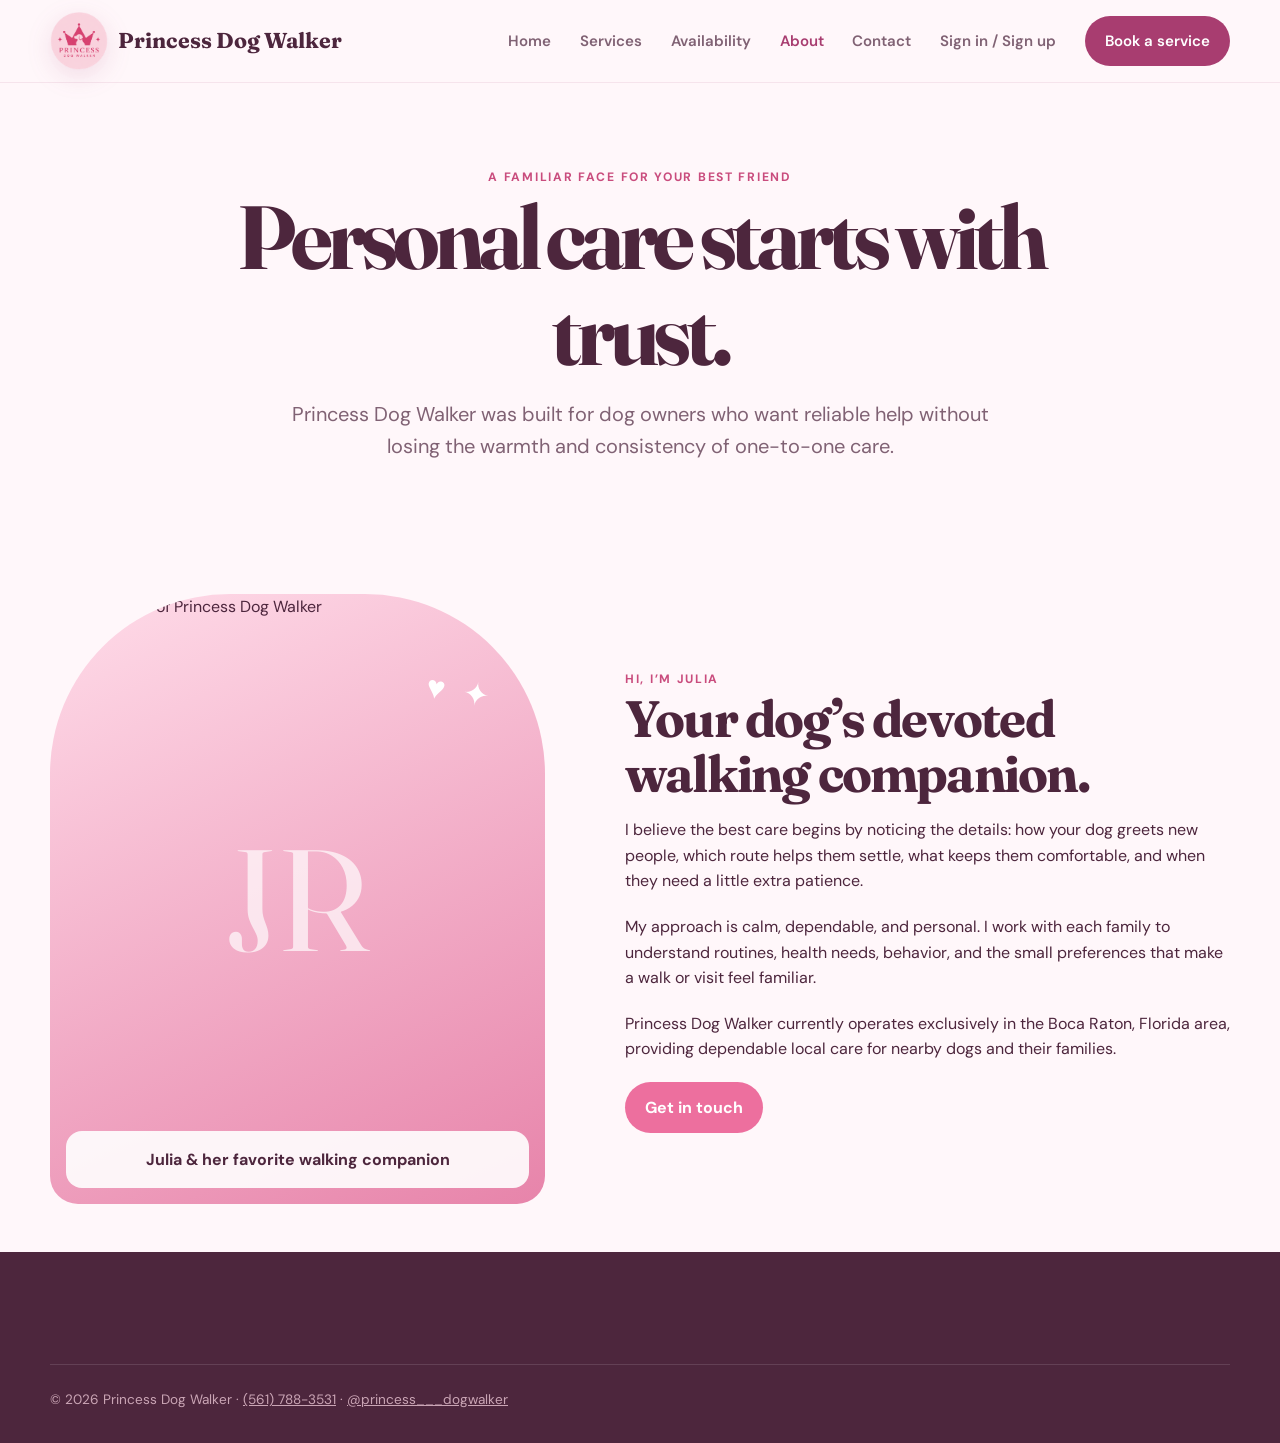
==== commit 4f018c53: "Add owner photo upload and overnight test service" ====
--- a/frontend/about.html
+++ b/frontend/about.html
@@ -1,7 +1,7 @@
-<!doctype html><html lang="en"><head><meta charset="utf-8"><meta name="viewport" content="width=device-width,initial-scale=1"><meta name="description" content="Meet Julia, the owner of Princess Dog Walker."><title>About | Princess Dog Walker</title><link rel="stylesheet" href="css/styles.css"></head><body><a class="skip-link" href="#main">Skip to content</a>
+<!doctype html><html lang="en"><head><meta charset="utf-8"><meta name="viewport" content="width=device-width,initial-scale=1"><meta name="description" content="Meet Julia, the owner of Princess Dog Walker."><title>About | Princess Dog Walker</title><link rel="stylesheet" href="css/styles.css?v=20260912-site-logo"></head><body><a class="skip-link" href="#main">Skip to content</a>
   <header class="site-header"><div class="container nav"><a class="brand" href="index.html" aria-label="Princess Dog Walker home"><img class="brand-logo" src="assets/princess-dog-walker-logo-transparent.png" alt=""><span>Princess Dog Walker</span></a><button class="nav-toggle" type="button" aria-expanded="false" aria-controls="nav-links" aria-label="Open navigation">Menu</button><nav class="nav-links" id="nav-links" aria-label="Main navigation"></nav></div></header>
   <main id="main"><section class="page-hero"><div class="container"><span class="eyebrow">A familiar face for your best friend</span><h1>Personal care starts with trust.</h1><p class="lede">Princess Dog Walker was built for dog owners who want reliable help without losing the warmth and consistency of one-to-one care.</p></div></section>
-    <section class="section-sm"><div class="container about-grid"><div class="portrait-placeholder" role="img" aria-label="Owner and dog photo placeholder"><div class="portrait-label">Owner photo & favorite walking companion</div></div><div><span class="eyebrow">Hi, I’m Julia</span><h2>Your dog’s devoted walking companion.</h2><p>I believe the best care begins by noticing the details: how your dog greets new people, which route helps them settle, what keeps them comfortable, and when they need a little extra patience.</p><p>My approach is calm, dependable, and personal. I work with each family to understand routines, health needs, behavior, and the small preferences that make a walk or visit feel familiar.</p><p>Princess Dog Walker currently operates exclusively in the Boca Raton, Florida area, providing dependable local care for nearby dogs and their families.</p><a class="button button-clay" href="contact.html">Get in touch</a></div></div></section>
+    <section class="section-sm"><div class="container about-grid"><div class="portrait-placeholder"><img class="about-owner-photo" src="api/site-content/about-photo" alt="Julia, owner of Princess Dog Walker" hidden><div class="portrait-label">Julia & her favorite walking companion</div></div><div><span class="eyebrow">Hi, I’m Julia</span><h2>Your dog’s devoted walking companion.</h2><p>I believe the best care begins by noticing the details: how your dog greets new people, which route helps them settle, what keeps them comfortable, and when they need a little extra patience.</p><p>My approach is calm, dependable, and personal. I work with each family to understand routines, health needs, behavior, and the small preferences that make a walk or visit feel familiar.</p><p>Princess Dog Walker currently operates exclusively in the Boca Raton, Florida area, providing dependable local care for nearby dogs and their families.</p><a class="button button-clay" href="contact.html">Get in touch</a></div></div></section>
   </main><footer class="site-footer"><div class="container"><div class="footer-bottom">© <span data-year></span> Princess Dog Walker · <a href="tel:+15617883531">(561) 788-3531</a> · <a href="https://www.instagram.com/princess___dogwalker/">@princess___dogwalker</a></div></div></footer>
-  <script src="js/api.js"></script><script src="js/main.js"></script>
+  <script src="js/api.js"></script><script src="js/main.js?v=20260912-site-logo"></script><script src="js/about.js"></script>
 </body></html>
--- a/frontend/css/styles.css
+++ b/frontend/css/styles.css
@@ -33,21 +33,6 @@
 button, a { -webkit-tap-highlight-color: transparent; }
 :focus-visible { outline: 3px solid #e2558b; outline-offset: 3px; }
 
-.decor-layer { position: fixed; inset: 0; z-index: 3; overflow: hidden; pointer-events: none; }
-.decor { position: absolute; color: var(--clay); opacity: .72; filter: drop-shadow(0 3px 0 rgba(168,61,112,.08)); }
-.sparkle { font-size: 1.35rem; line-height: 1; }
-.heart { font-size: 1.15rem; line-height: 1; }
-.bow { width: 14px; height: 14px; border-radius: 4px; background: var(--clay-dark); transform: rotate(45deg); }
-.bow::before, .bow::after { content: ''; position: absolute; width: 18px; height: 15px; top: -1px; background: #f7a7c5; border: 2px solid var(--clay-dark); border-radius: 70% 30% 70% 35%; }
-.bow::before { right: 9px; transform: rotate(-24deg); }
-.bow::after { left: 9px; transform: rotate(114deg); }
-.decor:nth-child(1) { top: 15%; left: 2.5%; transform: rotate(12deg); }
-.decor:nth-child(2) { top: 29%; right: 2.2%; transform: rotate(-12deg); }
-.decor:nth-child(3) { top: 54%; left: 1.6%; transform: rotate(-8deg); }
-.decor:nth-child(4) { top: 70%; right: 2.8%; transform: rotate(16deg); }
-.decor:nth-child(5) { top: 87%; left: 3%; transform: rotate(-18deg); }
-.decor:nth-child(6) { top: 9%; right: 9%; transform: rotate(10deg); }
-
 .skip-link { position: absolute; left: -9999px; top: 1rem; z-index: 100; }
 .skip-link:focus { left: 1rem; background: white; padding: .75rem 1rem; border-radius: 8px; }
 .container { width: min(calc(100% - 2.5rem), var(--max)); margin-inline: auto; }
@@ -87,12 +72,8 @@
 .hero h1 em { color: var(--clay); font-style: normal; }
 .hero-actions { display: flex; align-items: center; gap: 1.25rem; margin-top: 2rem; flex-wrap: wrap; }
 .hero-visual { position: relative; min-height: 560px; }
-.hero-photo { position: absolute; inset: 0 0 35px 25px; overflow: hidden; border-radius: 52% 48% 42% 58% / 38% 45% 55% 62%; background: linear-gradient(145deg, #f5aac7, #c65083); box-shadow: var(--shadow); }
-.hero-photo::before { content: ''; position: absolute; inset: 10% 8% 0; background: radial-gradient(circle at 38% 25%, #f8d5a2 0 7%, transparent 7.5%), radial-gradient(circle at 62% 25%, #f8d5a2 0 7%, transparent 7.5%), radial-gradient(ellipse at 50% 54%, #f5efe2 0 31%, transparent 31.5%), radial-gradient(circle at 43% 48%, #283b34 0 3%, transparent 3.5%), radial-gradient(circle at 57% 48%, #283b34 0 3%, transparent 3.5%), radial-gradient(ellipse at 50% 59%, #3e473f 0 6%, transparent 6.5%), radial-gradient(ellipse at 50% 65%, #d97a68 0 7%, transparent 7.5%); }
-.hero-photo::after { content: 'good walks. happy tails.'; position: absolute; left: 50%; bottom: 8%; transform: translateX(-50%) rotate(-3deg); width: 70%; color: white; font-family: 'Fraunces', serif; font-size: clamp(1.5rem, 3vw, 2.4rem); text-align: center; text-shadow: 0 2px 18px rgba(0,0,0,.22); }
-.hero-photo.logo-display { display: grid; place-items: center; overflow: visible; background: transparent; border-radius: 0; box-shadow: none; }
-.hero-photo.logo-display::before, .hero-photo.logo-display::after { content: none; }
-.hero-photo.logo-display img { width: 100%; height: 100%; object-fit: contain; filter: drop-shadow(0 22px 30px rgba(115,45,79,.2)); }
+.hero-photo { position: absolute; inset: 0 0 35px 25px; display: grid; place-items: center; }
+.hero-photo img { width: 100%; height: 100%; object-fit: contain; filter: drop-shadow(0 22px 30px rgba(115,45,79,.2)); }
 .sunburst { position: absolute; right: -20px; bottom: 15px; width: 110px; height: 110px; border-radius: 50%; background: #ffd1e1; z-index: -1; }
 .sunburst::before { content: '♥'; position: absolute; inset: 0; display: grid; place-items: center; color: var(--clay-dark); font-size: 2rem; transform: rotate(-10deg); }
 
@@ -125,6 +106,11 @@
 .portrait-placeholder::after { content: '♥  ✦'; position: absolute; top: 12%; right: 10%; color: white; font-size: 2rem; letter-spacing: .35rem; transform: rotate(10deg); }
 .portrait-placeholder::before { content: 'JR'; position: absolute; inset: 0; display: grid; place-items: center; color: rgba(255,255,255,.68); font-family: 'Fraunces', serif; font-size: 9rem; }
 .portrait-label { position: absolute; inset: auto 1rem 1rem; background: rgba(255,255,255,.9); padding: 1rem; border-radius: 16px; text-align: center; font-weight: 700; }
+.portrait-placeholder.has-photo::before { display: none; }
+.about-owner-photo { width: 100%; height: 100%; min-height: 610px; object-fit: cover; }
+.about-photo-editor { display: grid; grid-template-columns: minmax(220px,.7fr) minmax(280px,1.3fr); gap: 2rem; align-items: start; }
+.owner-photo-preview { min-height: 320px; display: grid; place-items: center; overflow: hidden; border-radius: 24px; background: #fff0f6; color: var(--muted); text-align: center; }
+.owner-photo-preview img { width: 100%; height: 320px; object-fit: cover; }
 .values { display: grid; grid-template-columns: repeat(3, 1fr); gap: 1rem; }
 .value { padding: 2rem; background: var(--paper); border-radius: 20px; border: 1px solid var(--line); }
 .service-list { display: grid; gap: 1rem; }
@@ -197,7 +183,6 @@
 .empty-state { padding: 4rem 2rem; text-align: center; background: var(--paper); border: 1px dashed var(--line); border-radius: 20px; color: var(--muted); }
 
 .schedule-shell, .contact-grid, .profile-grid { display: grid; grid-template-columns: .8fr 1.2fr; gap: 2rem; align-items: start; }
-.contact-grid-single { grid-template-columns: 1fr; max-width: 820px; }
 .filter-card, .contact-card, .panel-form, .review-card, .auth-card { padding: 2rem; background: var(--paper); border: 1px solid var(--line); border-radius: 22px; box-shadow: var(--shadow); }
 .filter-card { display: grid; gap: 1rem; position: sticky; top: 110px; }
 .slot-grid { display: grid; grid-template-columns: repeat(3, 1fr); gap: .8rem; }
@@ -216,13 +201,19 @@
 .calendar-month:disabled { opacity: .45; cursor: not-allowed; }
 .booking-help { margin-top: 1.25rem; padding: 1.2rem 1.35rem; color: var(--muted); background: #fff0f6; border-radius: 16px; }
 .booking-help a { color: var(--forest); font-weight: 700; }
-.availability-layout { display: grid; grid-template-columns: minmax(250px,.55fr) minmax(0,1.45fr); gap: 2rem; align-items: start; }
+.availability-page { display: grid; gap: 1.25rem; }
+.availability-controls { display: flex; align-items: flex-end; justify-content: space-between; gap: 1.25rem; padding: 1.35rem 1.5rem; background: var(--paper); border: 1px solid var(--line); border-radius: 20px; box-shadow: var(--shadow); }
+.availability-service-field { width: min(100%, 620px); }
+.control-label { color: var(--ink); font-size: .82rem; font-weight: 700; }
+.calendar-view-switch { display: flex; gap: .3rem; padding: .3rem; background: #fff0f6; border: 1px solid var(--line); border-radius: 999px; }
+.calendar-view-button { min-width: 82px; padding: .55rem .9rem; color: var(--muted); background: transparent; border: 0; border-radius: 999px; font-weight: 700; cursor: pointer; }
+.calendar-view-button:hover, .calendar-view-button:focus-visible { color: var(--forest); }
+.calendar-view-button.active { color: white; background: var(--forest); }
 .public-calendar-panel { min-width: 0; padding: clamp(1rem,3vw,1.5rem); background: var(--paper); border: 1px solid var(--line); border-radius: 22px; box-shadow: var(--shadow); }
 .public-calendar-toolbar { display: grid; grid-template-columns: 44px 1fr 44px; align-items: center; gap: 1rem; margin-bottom: 1rem; }
 .public-calendar-toolbar .calendar-heading { margin: 0; text-align: center; }
 .public-calendar-toolbar .calendar-heading h2 { margin-bottom: 0; }
-.public-day-view { display: grid; max-width: 360px; margin: 1rem auto; }
-.public-week-calendar, .public-month-calendar { display: grid; grid-template-columns: repeat(7,minmax(0,1fr)); border: 1px solid var(--line); border-radius: 15px; overflow: hidden; }
+.public-month-calendar { display: grid; grid-template-columns: repeat(7,minmax(0,1fr)); border: 1px solid var(--line); border-radius: 15px; overflow: hidden; }
 .public-calendar-day { display: flex; min-width: 0; min-height: 102px; padding: .65rem; flex-direction: column; align-items: flex-start; gap: .4rem; color: var(--ink); background: white; border: 0; border-top: 1px solid var(--line); border-right: 1px solid var(--line); cursor: pointer; }
 .public-calendar-day:nth-child(7n) { border-right: 0; }
 .public-calendar-day strong { display: grid; width: 30px; height: 30px; place-items: center; border-radius: 50%; font-size: .86rem; }
@@ -234,14 +225,25 @@
 .public-calendar-day.has-openings span::before { content: ''; display: inline-block; width: 7px; height: 7px; margin-right: .3rem; background: #4aa977; border-radius: 50%; }
 .public-calendar-day:disabled { color: #a99ba3; background: #faf6f8; cursor: not-allowed; }
 .public-calendar-day.is-empty { background: #fffafd; cursor: default; }
-.public-year-calendar { display: grid; grid-template-columns: repeat(3,minmax(0,1fr)); gap: 1rem; }
-.public-year-month { min-width: 0; padding: .85rem; background: white; border: 1px solid var(--line); border-radius: 15px; }
-.public-year-month h3 { margin: 0 0 .7rem; font-size: 1rem; text-align: center; }
-.public-month-calendar.mini { border-radius: 9px; }
-.public-month-calendar.mini .calendar-weekday { padding: .25rem 0; font-size: .52rem; }
-.public-month-calendar.mini .public-calendar-day { min-height: 29px; padding: 0; align-items: center; justify-content: center; }
-.public-month-calendar.mini .public-calendar-day strong { width: 25px; height: 25px; font-size: .65rem; }
-.public-month-calendar.mini .public-calendar-day span { display: none; }
+.public-week-scroll { overflow-x: auto; padding: .15rem 0 .55rem; scrollbar-color: var(--gold) transparent; }
+.public-week-schedule { display: grid; grid-template-columns: repeat(7,minmax(145px,1fr)); min-width: 1015px; gap: .65rem; }
+.week-day-column { display: flex; min-height: 270px; padding: .75rem; flex-direction: column; background: #fffafd; border: 1px solid var(--line); border-radius: 15px; }
+.week-day-column.is-today { border-color: var(--forest); box-shadow: inset 0 0 0 1px var(--forest); }
+.week-day-column.is-past { opacity: .58; }
+.week-day-heading { display: flex; padding: .35rem; flex-direction: column; align-items: center; color: var(--ink); background: transparent; border: 0; border-radius: 10px; cursor: pointer; }
+.week-day-heading span { color: var(--muted); font-size: .68rem; font-weight: 800; text-transform: uppercase; }
+.week-day-heading strong { font-family: 'Fraunces', serif; font-size: 1.05rem; }
+.week-day-heading:hover:not(:disabled), .week-day-heading:focus-visible { color: var(--forest); background: #fff0f6; }
+.week-taken-label { margin: .75rem 0 .4rem; color: var(--muted); font-size: .68rem; font-weight: 800; text-transform: uppercase; }
+.week-taken-list { display: grid; gap: .4rem; margin-bottom: .75rem; }
+.week-all-open { padding: .55rem; color: #24704f; background: #edf8f2; border-radius: 9px; font-size: .7rem; font-weight: 700; text-align: center; }
+.week-taken-time { display: grid; gap: .05rem; padding: .45rem .5rem; color: var(--muted); background: #f1edef; border-radius: 9px; font-size: .62rem; }
+.week-taken-time.booked { color: #8a315c; background: #fbe2ee; }
+.week-taken-time span { font-weight: 800; text-transform: uppercase; }
+.week-taken-time strong { color: inherit; font-size: .7rem; }
+.week-day-action { width: 100%; margin-top: auto; padding: .6rem .45rem; color: var(--forest); background: white; border: 1px solid var(--line); border-radius: 10px; font-size: .68rem; font-weight: 800; cursor: pointer; }
+.week-day-action:hover:not(:disabled), .week-day-action:focus-visible { color: white; background: var(--forest); }
+.week-day-action:disabled, .week-day-heading:disabled { cursor: not-allowed; }
 .day-schedule { margin-top: 1.75rem; padding-top: 1.75rem; border-top: 1px solid var(--line); scroll-margin-top: 95px; }
 .day-schedule-heading { display: flex; align-items: flex-end; justify-content: space-between; gap: 1rem; margin-bottom: 1.5rem; }
 .day-schedule-heading h2 { margin: .25rem 0; }
@@ -276,6 +278,13 @@
 .field[hidden], .overnight-default-note[hidden], .overnight-schedule-fields[hidden], .panel-form[hidden] { display: none !important; }
 .contact-card .footer-links { gap: 1.25rem; }
 .contact-card a { color: var(--forest); }
+.contact-grid { align-items: stretch; }
+.contact-intro { color: var(--ink); font-size: clamp(1.65rem, 2.4vw, 2.25rem); line-height: 1.2; letter-spacing: -.025em; }
+.contact-map-card { position: relative; height: 100%; min-height: 430px; overflow: hidden; background: var(--paper); border: 1px solid var(--line); border-radius: 22px; box-shadow: var(--shadow); }
+.contact-map-card iframe { position: absolute; inset: 0; display: block; width: 100%; height: 100%; border: 0; pointer-events: none; }
+.contact-map-link { position: absolute; inset: 0; display: flex; align-items: flex-end; justify-content: center; padding: 1.25rem; color: var(--forest); text-decoration: none; }
+.contact-map-link > span { padding: .8rem 1.1rem; background: rgba(255,255,255,.94); border: 1px solid var(--line); border-radius: 999px; box-shadow: var(--shadow); font-weight: 800; }
+.contact-map-link:hover > span, .contact-map-link:focus-visible > span { color: white; background: var(--forest); }
 .link-button { border: 0; padding: .5rem .2rem; color: var(--forest); background: transparent; font-weight: 700; text-decoration: underline; text-underline-offset: 3px; cursor: pointer; }
 .link-button.danger { color: #a8325d; margin-left: .65rem; }
 .check-field { display: flex; align-items: center; gap: .6rem; margin: 1rem 0; }
@@ -341,8 +350,7 @@
   .form-aside { position: static; }
   .values, .appointment-grid { grid-template-columns: 1fr; }
   .care-alert { grid-column: auto; }
-  .schedule-shell, .contact-grid, .profile-grid, .auth-shell { grid-template-columns: 1fr; }
-  .availability-layout { grid-template-columns: 1fr; }
+  .schedule-shell, .contact-grid, .profile-grid, .auth-shell, .about-photo-editor { grid-template-columns: 1fr; }
   .filter-card { position: static; }
   .dashboard-layout { grid-template-columns: 1fr; }
   .owner-booking-tools { grid-template-columns: 1fr; }
@@ -350,8 +358,6 @@
 }
 
 @media (max-width: 720px) {
-  .decor-layer { opacity: .55; }
-  .decor:nth-child(3), .decor:nth-child(5) { display: none; }
   .section { padding: 4rem 0; }
   .nav-toggle { display: block; }
   .site-header .brand { font-size: 1.05rem; }
@@ -374,6 +380,7 @@
   .service-row { grid-template-columns: 44px 1fr; }
   .service-price { grid-column: 2; }
   .portrait-placeholder { min-height: 450px; }
+  .about-owner-photo { min-height: 450px; }
   .slot-grid { grid-template-columns: 1fr 1fr; }
   .year-grid { grid-template-columns: 1fr 1fr; }
   .review-card dl { grid-template-columns: 1fr; }
@@ -381,19 +388,18 @@
   .dashboard-nav a { white-space: nowrap; }
   .owner-calendar-panel { padding: .75rem; overflow-x: auto; }
   .owner-month-calendar { min-width: 680px; }
-  .public-year-calendar { grid-template-columns: repeat(2,minmax(0,1fr)); }
   .timeline-grid { grid-template-columns: repeat(3,minmax(0,1fr)); }
 }
 
 @media (max-width: 520px) {
+  .availability-controls { align-items: stretch; flex-direction: column; padding: 1rem; }
+  .availability-service-field { width: 100%; }
+  .calendar-view-switch, .calendar-view-button { width: 100%; }
   .public-calendar-panel { padding: .8rem; }
   .public-calendar-toolbar { grid-template-columns: 38px 1fr 38px; gap: .45rem; }
   .public-calendar-day { min-height: 64px; padding: .35rem; }
   .public-calendar-day strong { width: 25px; height: 25px; font-size: .75rem; }
   .public-calendar-day span { font-size: .56rem; }
-  .public-year-calendar { grid-template-columns: 1fr; }
-  .public-year-month { padding: .65rem; }
-  .public-month-calendar.mini .public-calendar-day { min-height: 34px; }
   .day-schedule-heading { align-items: flex-start; flex-direction: column; }
   .schedule-legend { justify-content: flex-start; }
   .timeline-grid { grid-template-columns: repeat(2,minmax(0,1fr)); }
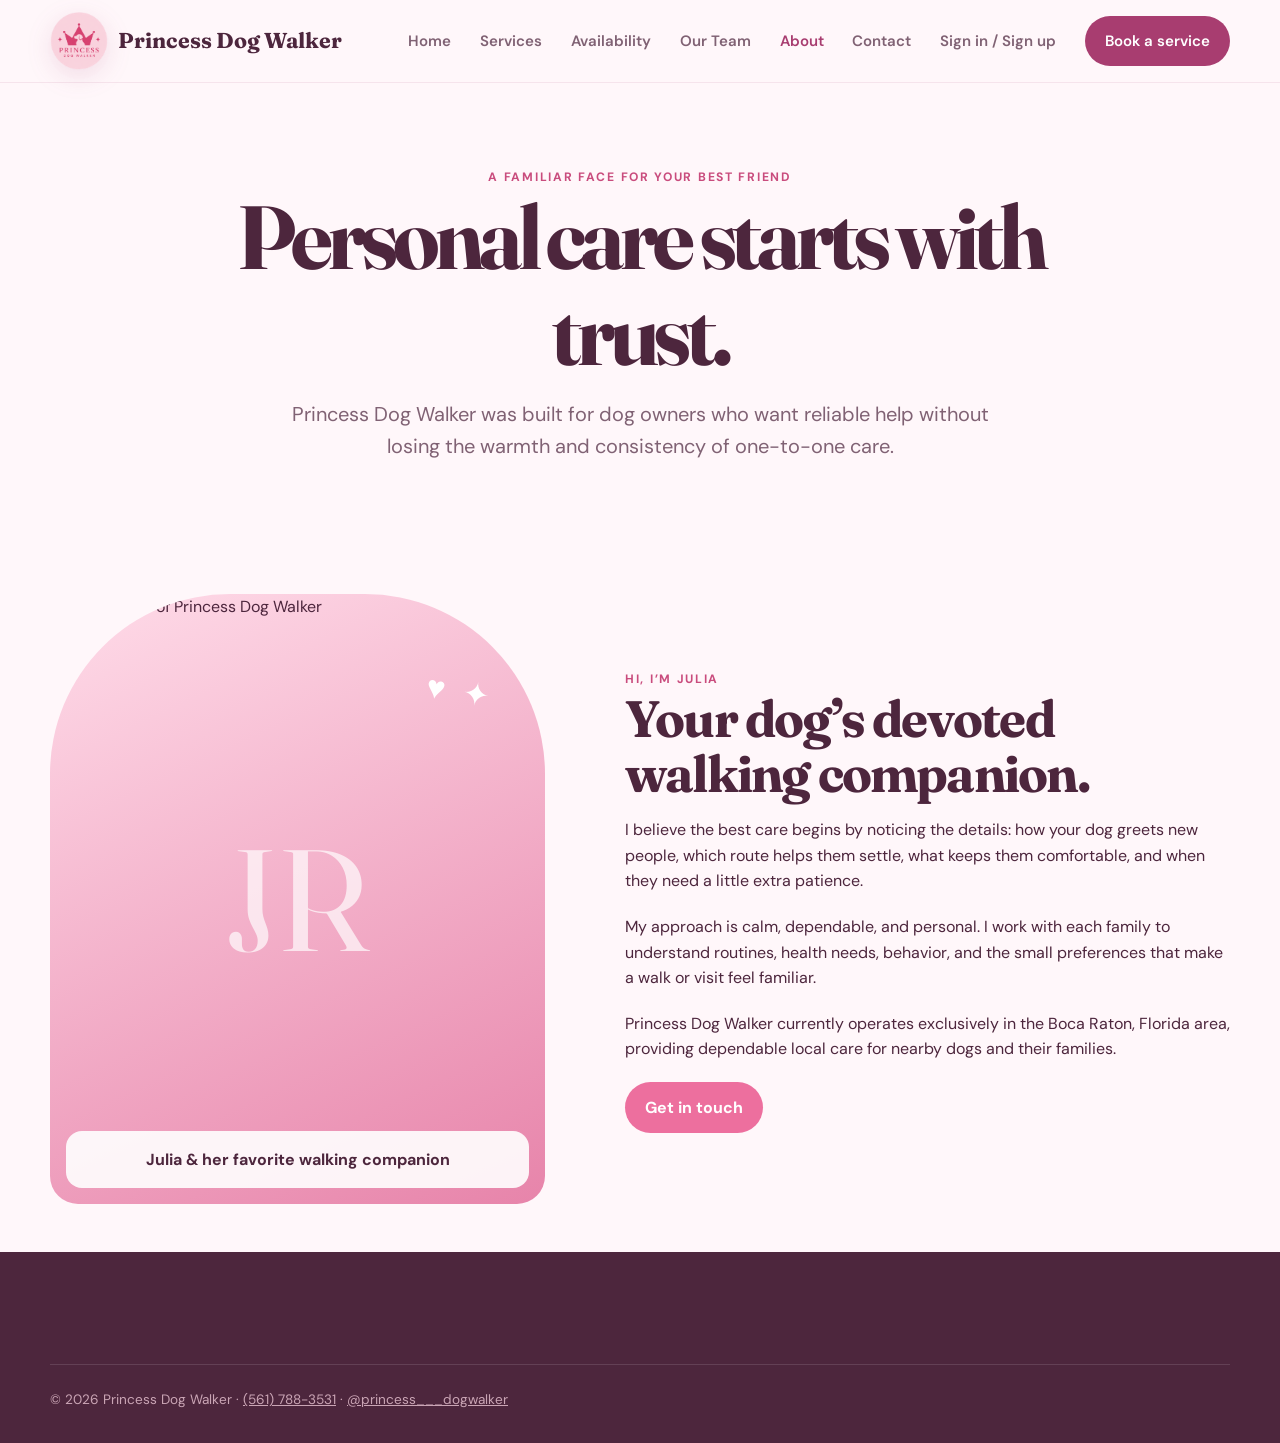
==== commit d7ca94e0: "Temporarily remove public gallery" ====
--- a/frontend/about.html
+++ b/frontend/about.html
@@ -1,7 +1,7 @@
-<!doctype html><html lang="en"><head><meta charset="utf-8"><meta name="viewport" content="width=device-width,initial-scale=1"><meta name="description" content="Meet Julia, the owner of Princess Dog Walker."><title>About | Princess Dog Walker</title><link rel="stylesheet" href="css/styles.css?v=20260912-site-logo"></head><body><a class="skip-link" href="#main">Skip to content</a>
+<!doctype html><html lang="en"><head><meta charset="utf-8"><meta name="viewport" content="width=device-width,initial-scale=1"><meta name="description" content="Meet Julia, the owner of Princess Dog Walker."><title>About | Princess Dog Walker</title><link rel="stylesheet" href="css/styles.css?v=20260913-about-clean"></head><body><a class="skip-link" href="#main">Skip to content</a>
   <header class="site-header"><div class="container nav"><a class="brand" href="index.html" aria-label="Princess Dog Walker home"><img class="brand-logo" src="assets/princess-dog-walker-logo-transparent.png" alt=""><span>Princess Dog Walker</span></a><button class="nav-toggle" type="button" aria-expanded="false" aria-controls="nav-links" aria-label="Open navigation">Menu</button><nav class="nav-links" id="nav-links" aria-label="Main navigation"></nav></div></header>
   <main id="main"><section class="page-hero"><div class="container"><span class="eyebrow">A familiar face for your best friend</span><h1>Personal care starts with trust.</h1><p class="lede">Princess Dog Walker was built for dog owners who want reliable help without losing the warmth and consistency of one-to-one care.</p></div></section>
     <section class="section-sm"><div class="container about-grid"><div class="portrait-placeholder"><img class="about-owner-photo" src="api/site-content/about-photo" alt="Julia, owner of Princess Dog Walker" hidden><div class="portrait-label">Julia & her favorite walking companion</div></div><div><span class="eyebrow">Hi, I’m Julia</span><h2>Your dog’s devoted walking companion.</h2><p>I believe the best care begins by noticing the details: how your dog greets new people, which route helps them settle, what keeps them comfortable, and when they need a little extra patience.</p><p>My approach is calm, dependable, and personal. I work with each family to understand routines, health needs, behavior, and the small preferences that make a walk or visit feel familiar.</p><p>Princess Dog Walker currently operates exclusively in the Boca Raton, Florida area, providing dependable local care for nearby dogs and their families.</p><a class="button button-clay" href="contact.html">Get in touch</a></div></div></section>
   </main><footer class="site-footer"><div class="container"><div class="footer-bottom">© <span data-year></span> Princess Dog Walker · <a href="tel:+15617883531">(561) 788-3531</a> · <a href="https://www.instagram.com/princess___dogwalker/">@princess___dogwalker</a></div></div></footer>
-  <script src="js/api.js"></script><script src="js/main.js?v=20260912-site-logo"></script><script src="js/about.js"></script>
+  <script src="js/api.js"></script><script src="js/main.js?v=20260921-no-gallery"></script><script src="js/about.js"></script>
 </body></html>
--- a/frontend/css/styles.css
+++ b/frontend/css/styles.css
@@ -111,8 +111,6 @@
 .about-photo-editor { display: grid; grid-template-columns: minmax(220px,.7fr) minmax(280px,1.3fr); gap: 2rem; align-items: start; }
 .owner-photo-preview { min-height: 320px; display: grid; place-items: center; overflow: hidden; border-radius: 24px; background: #fff0f6; color: var(--muted); text-align: center; }
 .owner-photo-preview img { width: 100%; height: 320px; object-fit: cover; }
-.values { display: grid; grid-template-columns: repeat(3, 1fr); gap: 1rem; }
-.value { padding: 2rem; background: var(--paper); border-radius: 20px; border: 1px solid var(--line); }
 .service-list { display: grid; gap: 1rem; }
 .service-row { display: grid; grid-template-columns: 64px 1fr auto; gap: 1.5rem; align-items: center; padding: 1.5rem; border-radius: 20px; background: var(--paper); border: 1px solid var(--line); }
 .service-number { font-family: 'Fraunces', serif; color: var(--clay); font-size: 1.65rem; }
@@ -210,6 +208,7 @@
 .calendar-view-button:hover, .calendar-view-button:focus-visible { color: var(--forest); }
 .calendar-view-button.active { color: white; background: var(--forest); }
 .public-calendar-panel { min-width: 0; padding: clamp(1rem,3vw,1.5rem); background: var(--paper); border: 1px solid var(--line); border-radius: 22px; box-shadow: var(--shadow); }
+.public-calendar-panel[hidden] { display: none !important; }
 .public-calendar-toolbar { display: grid; grid-template-columns: 44px 1fr 44px; align-items: center; gap: 1rem; margin-bottom: 1rem; }
 .public-calendar-toolbar .calendar-heading { margin: 0; text-align: center; }
 .public-calendar-toolbar .calendar-heading h2 { margin-bottom: 0; }
@@ -265,6 +264,19 @@
 .timeline-slot.is-bookable:hover strong, .timeline-slot.is-bookable:focus-visible strong { color: white; }
 .overnight-date-choice { display: flex; align-items: center; justify-content: space-between; gap: 1rem; padding: 1.25rem; background: #fff0f6; border-radius: 15px; }
 .overnight-date-choice p { margin: 0; }
+.overnight-range-form { display: grid; gap: 1.25rem; padding: 1.5rem; background: var(--paper); border: 1px solid var(--line); border-radius: 20px; box-shadow: var(--shadow); }
+.overnight-range-form h2 { margin: .25rem 0 .5rem; }
+.overnight-range-form p { margin: 0; color: var(--muted); }
+.overnight-range-fields { display: grid; grid-template-columns: repeat(2,minmax(170px,1fr)) auto; gap: 1rem; align-items: end; }
+.overnight-range-result { padding: 1.15rem; background: #fff0f6; border-radius: 14px; }
+.overnight-range-result h3 { margin-bottom: .35rem; }
+.overnight-range-result p { margin-bottom: 1rem; }
+.overnight-range-result.is-available { background: #edf8f2; border: 1px solid #b8dec9; }
+.overnight-range-result.has-conflict { background: #fff3e6; border: 1px solid #efc995; }
+.overnight-range-form[hidden], .overnight-range-result[hidden] { display: none !important; }
+.public-calendar-day.is-overnight-range { background: #edf8f2; }
+.public-calendar-day.has-conflict { background: #fff3e6; box-shadow: inset 0 0 0 2px #c27623; }
+.public-calendar-day.has-conflict span { color: #8b4d12; }
 .owner-customer-tools { align-items: start; }
 .owner-customer-card { padding: 1.2rem; background: var(--paper); border: 1px solid var(--line); border-radius: 16px; }
 .owner-customer-card h3 { margin-bottom: .25rem; }
@@ -348,9 +360,9 @@
   .hero-visual { min-height: 470px; max-width: 540px; width: 100%; margin: auto; }
   .cards { grid-template-columns: repeat(2, 1fr); }
   .form-aside { position: static; }
-  .values, .appointment-grid { grid-template-columns: 1fr; }
+  .appointment-grid { grid-template-columns: 1fr; }
   .care-alert { grid-column: auto; }
-  .schedule-shell, .contact-grid, .profile-grid, .auth-shell, .about-photo-editor { grid-template-columns: 1fr; }
+  .schedule-shell, .contact-grid, .profile-grid, .auth-shell, .about-photo-editor, .overnight-range-fields { grid-template-columns: 1fr; }
   .filter-card { position: static; }
   .dashboard-layout { grid-template-columns: 1fr; }
   .owner-booking-tools { grid-template-columns: 1fr; }
@@ -392,6 +404,12 @@
 }
 
 @media (max-width: 520px) {
+  .service-list { width: 92%; max-width: 340px; margin-inline: auto; gap: .75rem; }
+  .service-row { grid-template-columns: 36px minmax(0,1fr); gap: .75rem; padding: 1rem; border-radius: 16px; }
+  .service-number { font-size: 1.35rem; }
+  .service-row h3 { font-size: 1.2rem; }
+  .service-row p { font-size: .82rem; line-height: 1.45; }
+  .service-price { grid-column: 2; font-size: 1.15rem; }
   .availability-controls { align-items: stretch; flex-direction: column; padding: 1rem; }
   .availability-service-field { width: 100%; }
   .calendar-view-switch, .calendar-view-button { width: 100%; }
@@ -410,3 +428,27 @@
   html { scroll-behavior: auto; }
   *, *::before, *::after { transition-duration: .01ms !important; }
 }
+
+/* Account approval, private profiles, and team */
+.dashboard-owner-intro { display:grid; grid-template-columns:minmax(0,.8fr) minmax(340px,1.2fr); gap:2rem; align-items:center; }
+.dashboard-owner-card { display:grid; grid-template-columns:150px 1fr; gap:1.25rem; align-items:center; padding:1.25rem; background:rgba(255,255,255,.8); border:1px solid var(--line); border-radius:22px; box-shadow:var(--shadow); }
+.dashboard-owner-card img { width:150px; height:180px; object-fit:cover; border-radius:16px; }
+.dashboard-owner-card h2 { margin:.2rem 0 .5rem; }
+.dashboard-owner-card p { margin:0; }
+.approval-banner { margin-bottom:1.5rem; padding:1rem 1.2rem; border-radius:14px; font-weight:700; }
+.approval-banner.pending { color:#7b4a00; background:#ffe8b7; }
+.approval-banner.declined { color:#7a2530; background:#f5d9dd; }
+.status-approved { color:#315f4c; background:#d9eee5; }
+.dog-profile-card { overflow:hidden; }
+.dog-profile-photo,.customer-profile-photo,.content-thumbnail { display:block; width:100%; height:180px; margin-bottom:1rem; object-fit:cover; border-radius:12px; }
+.customer-profile-photo { width:72px; height:72px; float:right; margin:0 0 .6rem 1rem; border-radius:50%; }
+.profile-photo-form { align-content:start; }
+.profile-photo-form img { width:180px; height:180px; object-fit:cover; border-radius:50%; }
+.public-content-list { grid-template-columns:repeat(3,minmax(0,1fr)); margin:2rem 0; }
+.team-grid { display:grid; grid-template-columns:repeat(3,minmax(0,1fr)); gap:1.5rem; }
+.team-card { padding:1.25rem; background:var(--paper); border:1px solid var(--line); border-radius:20px; box-shadow:var(--shadow); }
+.team-card img,.team-photo-placeholder { width:100%; aspect-ratio:4/5; object-fit:cover; margin-bottom:1.25rem; border-radius:15px; }
+.team-photo-placeholder { display:grid; place-items:center; color:white; background:var(--forest); font-family:'Fraunces',serif; font-size:5rem; }
+
+@media (max-width:900px){.dashboard-owner-intro,.dashboard-owner-card { grid-template-columns:1fr; }.dashboard-owner-card img { width:100%; height:300px; }.public-content-list,.team-grid { grid-template-columns:repeat(2,minmax(0,1fr)); }}
+@media (max-width:600px){.team-grid { grid-template-columns:1fr; }}
